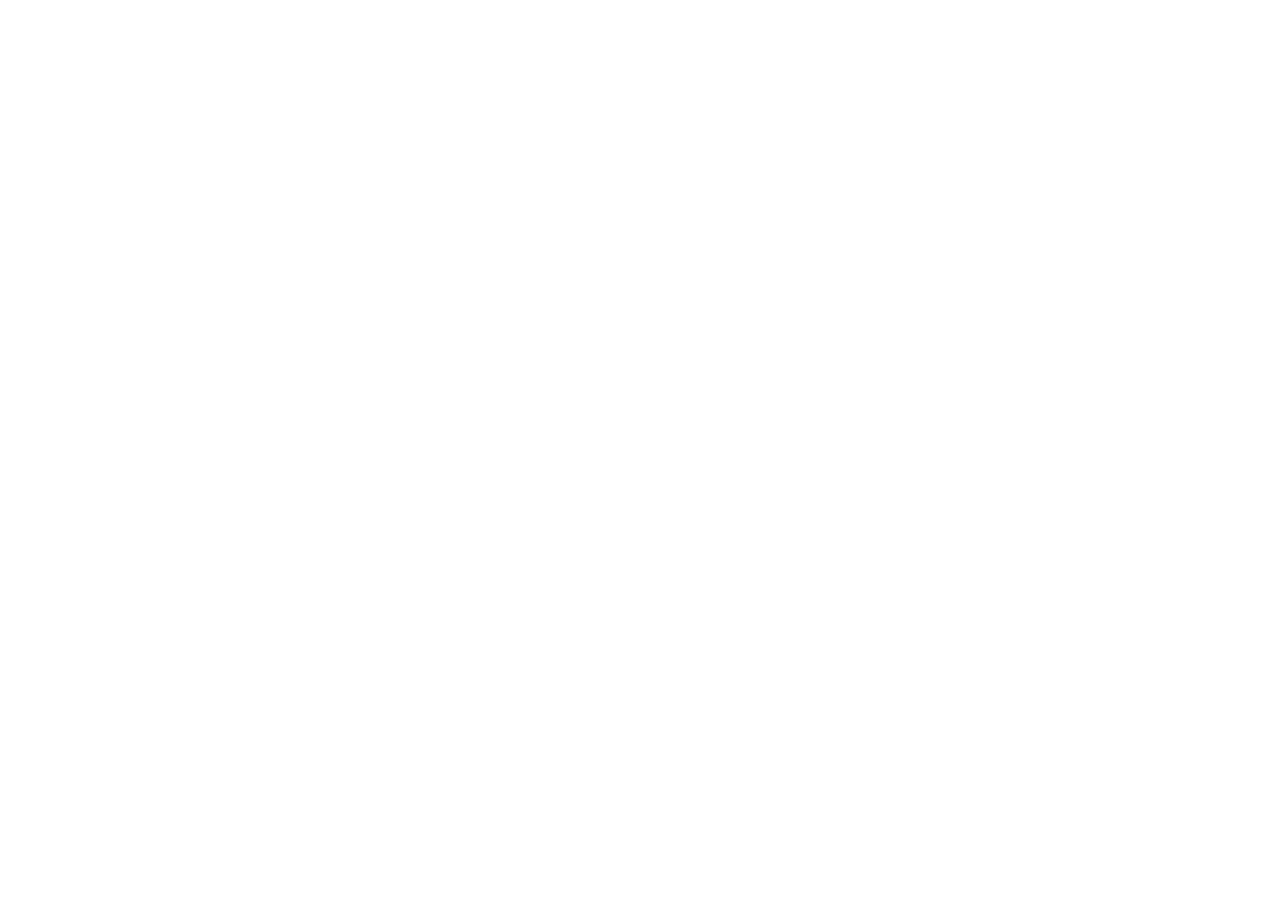
==== index.html @ ad6816b8 "初始化大事件" ====
<!DOCTYPE html>
<html lang="en">

<head>
    <meta charset="UTF-8">
    <meta http-equiv="X-UA-Compatible" content="IE=edge">
    <meta name="viewport" content="width=device-width, initial-scale=1.0">
    <title>Document</title>
</head>

<body>

</body>

</html>
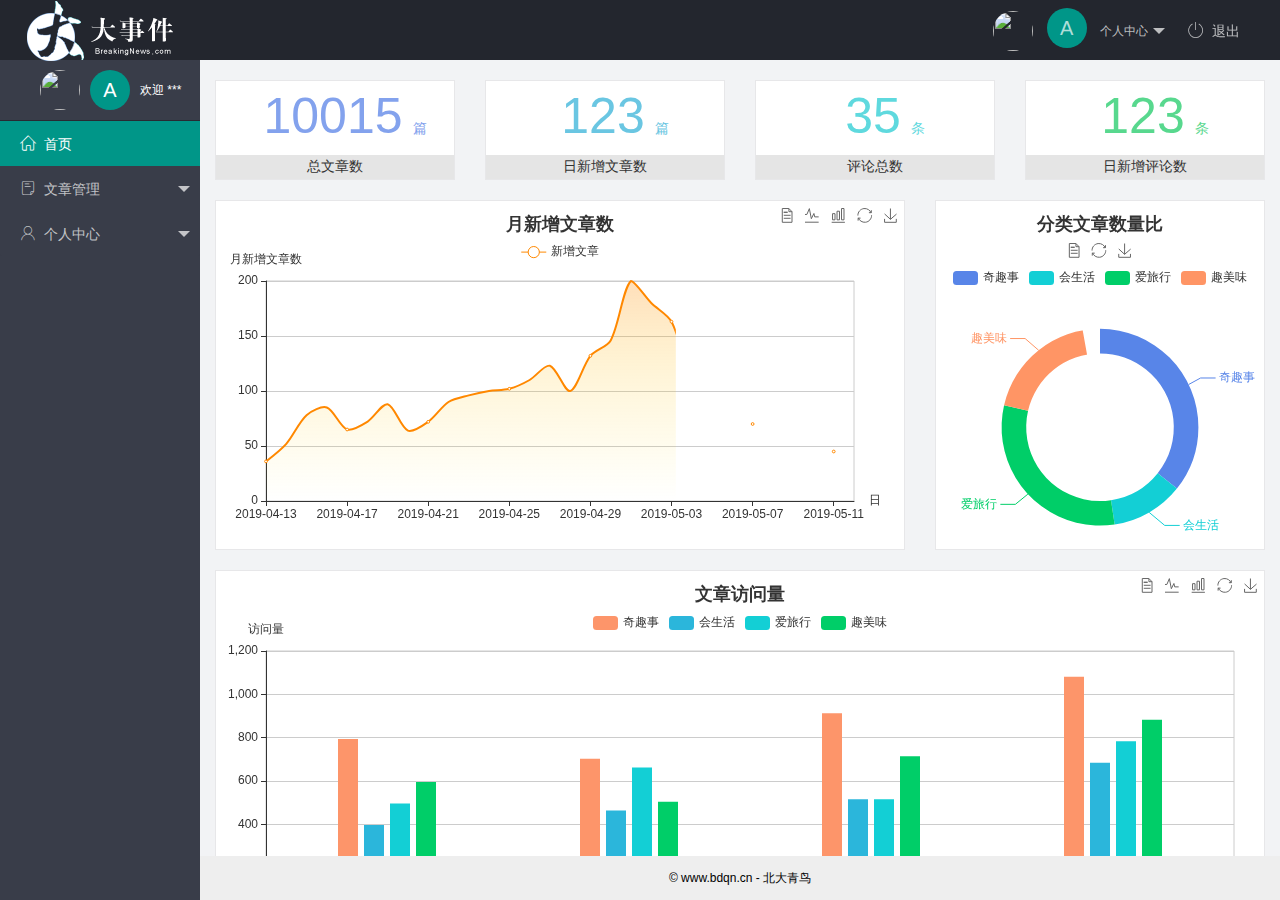
==== commit 2867e53d: "完成了主页功能的开发" ====
--- a/index.html
+++ b/index.html
@@ -2,14 +2,104 @@
 <html lang="en">
 
 <head>
-    <meta charset="UTF-8">
-    <meta http-equiv="X-UA-Compatible" content="IE=edge">
-    <meta name="viewport" content="width=device-width, initial-scale=1.0">
-    <title>Document</title>
+    <meta charset="UTF-8" />
+    <meta name="viewport" content="width=device-width, initial-scale=1.0" />
+    <title>后台主页</title>
+    <!-- 导入 layui 样式表 -->
+    <link rel="stylesheet" href="./assets/lib/layui/css/layui.css">
+    <!-- 导入第三方图标库 -->
+    <link rel="stylesheet" href="./assets/fonts/iconfont.css">
+    <!-- 导入自己的样式表 -->
+    <link rel="stylesheet" href="./assets/css/index.css">
 </head>
 
-<body>
+<body class="layui-layout-body">
+    <div class="layui-layout layui-layout-admin">
+        <div class="layui-header">
+            <div class="layui-logo">
+                <img src="./assets/images/logo.png" alt="" />
+            </div>
+            <!-- 头部区域（可配合layui已有的水平导航） -->
+            <ul class="layui-nav layui-layout-right">
+                <li class="layui-nav-item">
+                    <a href="javascript:;" class="userinfo">
+                        <img src="http://t.cn/RCzsdCq" class="layui-nav-img" />
+                        <span class="text-avatar">A</span> 个人中心
+                    </a>
+                    <dl class="layui-nav-child">
+                        <dd><a href="">基本资料</a></dd>
+                        <dd><a href="">更换头像</a></dd>
+                        <dd><a href="">重置密码</a></dd>
+                    </dl>
+                </li>
+                <li class="layui-nav-item">
+                    <a href="javascript:;" id="btnogout"><span class="iconfont icon-tuichu"></span>退出</a>
+                </li>
+            </ul>
+        </div>
 
+        <div class="layui-side layui-bg-black">
+            <div class="layui-side-scroll">
+                <div class="userinfo">
+                    <img src="http://t.cn/RCzsdCq" class="layui-nav-img" />
+                    <span class="text-avatar">A</span>
+                    <span id="welcome">欢迎 ***</span>
+                </div>
+                <!-- 左侧导航区域（可配合layui已有的垂直导航） -->
+                <ul class="layui-nav layui-nav-tree" lay-shrink="all">
+                    <li class="layui-nav-item layui-this">
+                        <a href="./home/dashboard.html" target="fm"><span class="iconfont icon-home"></span>首页</a>
+                    </li>
+                    <li class="layui-nav-item">
+                        <a class="" href="javascript:;"><span class="iconfont icon-16"></span>文章管理</a>
+                        <dl class="layui-nav-child">
+                            <dd>
+                                <a href="javascript:;"><i class="layui-icon layui-icon-app"></i>文章类别</a>
+                            </dd>
+                            <dd>
+                                <a href="javascript:;"><i class="layui-icon layui-icon-app"></i>文章列表</a>
+                            </dd>
+                            <dd>
+                                <a href="javascript:;"><i class="layui-icon layui-icon-app"></i>发布文章</a>
+                            </dd>
+                        </dl>
+                    </li>
+                    <li class="layui-nav-item">
+                        <a href="javascript:;"><span class="iconfont icon-user"></span>个人中心</a>
+                        <dl class="layui-nav-child">
+                            <dd>
+                                <a href="javascript:;"><i class="layui-icon layui-icon-app"></i>基本资料</a>
+                            </dd>
+                            <dd>
+                                <a href="javascript:;"><i class="layui-icon layui-icon-app"></i>更换头像</a>
+                            </dd>
+                            <dd>
+                                <a href="javascript:;"><i class="layui-icon layui-icon-app"></i>重置密码</a>
+                            </dd>
+                        </dl>
+                    </li>
+                </ul>
+            </div>
+        </div>
+
+        <div class="layui-body">
+            <!-- 内容主体区域 -->
+            <iframe name="fm" src="./home/dashboard.html" frameborder="0"></iframe>
+        </div>
+
+        <div class="layui-footer">
+            <!-- 底部固定区域 -->
+            © www.bdqn.cn - 北大青鸟
+        </div>
+    </div>
+    <!-- 导入 layui 的JS文件 -->
+    <script src="./assets/lib/layui/layui.all.js"></script>
+    <!-- 导入JQueryy -->
+    <script src="./assets/lib/jquery.js"></script>
+    <!-- 导入自己封装的 baseAPI.js -->
+    <script src="./assets/js/baseAPI.js"></script>
+    <!-- 导入自己的 js 文件 -->
+    <script src="./assets/js/index.js"></script>
 </body>
 
 </html>--- a/assets/lib/layui/css/layui.css
+++ b/assets/lib/layui/css/layui.css
@@ -0,0 +1,2 @@
+/** layui-v2.5.5 MIT License By https://www.layui.com */
+ .layui-inline,img{display:inline-block;vertical-align:middle}h1,h2,h3,h4,h5,h6{font-weight:400}.layui-edge,.layui-header,.layui-inline,.layui-main{position:relative}.layui-body,.layui-edge,.layui-elip{overflow:hidden}.layui-btn,.layui-edge,.layui-inline,img{vertical-align:middle}.layui-btn,.layui-disabled,.layui-icon,.layui-unselect{-moz-user-select:none;-webkit-user-select:none;-ms-user-select:none}.layui-elip,.layui-form-checkbox span,.layui-form-pane .layui-form-label{text-overflow:ellipsis;white-space:nowrap}.layui-breadcrumb,.layui-tree-btnGroup{visibility:hidden}blockquote,body,button,dd,div,dl,dt,form,h1,h2,h3,h4,h5,h6,input,li,ol,p,pre,td,textarea,th,ul{margin:0;padding:0;-webkit-tap-highlight-color:rgba(0,0,0,0)}a:active,a:hover{outline:0}img{border:none}li{list-style:none}table{border-collapse:collapse;border-spacing:0}h4,h5,h6{font-size:100%}button,input,optgroup,option,select,textarea{font-family:inherit;font-size:inherit;font-style:inherit;font-weight:inherit;outline:0}pre{white-space:pre-wrap;white-space:-moz-pre-wrap;white-space:-pre-wrap;white-space:-o-pre-wrap;word-wrap:break-word}body{line-height:24px;font:14px Helvetica Neue,Helvetica,PingFang SC,Tahoma,Arial,sans-serif}hr{height:1px;margin:10px 0;border:0;clear:both}a{color:#333;text-decoration:none}a:hover{color:#777}a cite{font-style:normal;*cursor:pointer}.layui-border-box,.layui-border-box *{box-sizing:border-box}.layui-box,.layui-box *{box-sizing:content-box}.layui-clear{clear:both;*zoom:1}.layui-clear:after{content:'\20';clear:both;*zoom:1;display:block;height:0}.layui-inline{*display:inline;*zoom:1}.layui-edge{display:inline-block;width:0;height:0;border-width:6px;border-style:dashed;border-color:transparent}.layui-edge-top{top:-4px;border-bottom-color:#999;border-bottom-style:solid}.layui-edge-right{border-left-color:#999;border-left-style:solid}.layui-edge-bottom{top:2px;border-top-color:#999;border-top-style:solid}.layui-edge-left{border-right-color:#999;border-right-style:solid}.layui-disabled,.layui-disabled:hover{color:#d2d2d2!important;cursor:not-allowed!important}.layui-circle{border-radius:100%}.layui-show{display:block!important}.layui-hide{display:none!important}@font-face{font-family:layui-icon;src:url(../font/iconfont.eot?v=250);src:url(../font/iconfont.eot?v=250#iefix) format('embedded-opentype'),url(../font/iconfont.woff2?v=250) format('woff2'),url(../font/iconfont.woff?v=250) format('woff'),url(../font/iconfont.ttf?v=250) format('truetype'),url(../font/iconfont.svg?v=250#layui-icon) format('svg')}.layui-icon{font-family:layui-icon!important;font-size:16px;font-style:normal;-webkit-font-smoothing:antialiased;-moz-osx-font-smoothing:grayscale}.layui-icon-reply-fill:before{content:"\e611"}.layui-icon-set-fill:before{content:"\e614"}.layui-icon-menu-fill:before{content:"\e60f"}.layui-icon-search:before{content:"\e615"}.layui-icon-share:before{content:"\e641"}.layui-icon-set-sm:before{content:"\e620"}.layui-icon-engine:before{content:"\e628"}.layui-icon-close:before{content:"\1006"}.layui-icon-close-fill:before{content:"\1007"}.layui-icon-chart-screen:before{content:"\e629"}.layui-icon-star:before{content:"\e600"}.layui-icon-circle-dot:before{content:"\e617"}.layui-icon-chat:before{content:"\e606"}.layui-icon-release:before{content:"\e609"}.layui-icon-list:before{content:"\e60a"}.layui-icon-chart:before{content:"\e62c"}.layui-icon-ok-circle:before{content:"\1005"}.layui-icon-layim-theme:before{content:"\e61b"}.layui-icon-table:before{content:"\e62d"}.layui-icon-right:before{content:"\e602"}.layui-icon-left:before{content:"\e603"}.layui-icon-cart-simple:before{content:"\e698"}.layui-icon-face-cry:before{content:"\e69c"}.layui-icon-face-smile:before{content:"\e6af"}.layui-icon-survey:before{content:"\e6b2"}.layui-icon-tree:before{content:"\e62e"}.layui-icon-upload-circle:before{content:"\e62f"}.layui-icon-add-circle:before{content:"\e61f"}.layui-icon-download-circle:before{content:"\e601"}.layui-icon-templeate-1:before{content:"\e630"}.layui-icon-util:before{content:"\e631"}.layui-icon-face-surprised:before{content:"\e664"}.layui-icon-edit:before{content:"\e642"}.layui-icon-speaker:before{content:"\e645"}.layui-icon-down:before{content:"\e61a"}.layui-icon-file:before{content:"\e621"}.layui-icon-layouts:before{content:"\e632"}.layui-icon-rate-half:before{content:"\e6c9"}.layui-icon-add-circle-fine:before{content:"\e608"}.layui-icon-prev-circle:before{content:"\e633"}.layui-icon-read:before{content:"\e705"}.layui-icon-404:before{content:"\e61c"}.layui-icon-carousel:before{content:"\e634"}.layui-icon-help:before{content:"\e607"}.layui-icon-code-circle:before{content:"\e635"}.layui-icon-water:before{content:"\e636"}.layui-icon-username:before{content:"\e66f"}.layui-icon-find-fill:before{content:"\e670"}.layui-icon-about:before{content:"\e60b"}.layui-icon-location:before{content:"\e715"}.layui-icon-up:before{content:"\e619"}.layui-icon-pause:before{content:"\e651"}.layui-icon-date:before{content:"\e637"}.layui-icon-layim-uploadfile:before{content:"\e61d"}.layui-icon-delete:before{content:"\e640"}.layui-icon-play:before{content:"\e652"}.layui-icon-top:before{content:"\e604"}.layui-icon-friends:before{content:"\e612"}.layui-icon-refresh-3:before{content:"\e9aa"}.layui-icon-ok:before{content:"\e605"}.layui-icon-layer:before{content:"\e638"}.layui-icon-face-smile-fine:before{content:"\e60c"}.layui-icon-dollar:before{content:"\e659"}.layui-icon-group:before{content:"\e613"}.layui-icon-layim-download:before{content:"\e61e"}.layui-icon-picture-fine:before{content:"\e60d"}.layui-icon-link:before{content:"\e64c"}.layui-icon-diamond:before{content:"\e735"}.layui-icon-log:before{content:"\e60e"}.layui-icon-rate-solid:before{content:"\e67a"}.layui-icon-fonts-del:before{content:"\e64f"}.layui-icon-unlink:before{content:"\e64d"}.layui-icon-fonts-clear:before{content:"\e639"}.layui-icon-triangle-r:before{content:"\e623"}.layui-icon-circle:before{content:"\e63f"}.layui-icon-radio:before{content:"\e643"}.layui-icon-align-center:before{content:"\e647"}.layui-icon-align-right:before{content:"\e648"}.layui-icon-align-left:before{content:"\e649"}.layui-icon-loading-1:before{content:"\e63e"}.layui-icon-return:before{content:"\e65c"}.layui-icon-fonts-strong:before{content:"\e62b"}.layui-icon-upload:before{content:"\e67c"}.layui-icon-dialogue:before{content:"\e63a"}.layui-icon-video:before{content:"\e6ed"}.layui-icon-headset:before{content:"\e6fc"}.layui-icon-cellphone-fine:before{content:"\e63b"}.layui-icon-add-1:before{content:"\e654"}.layui-icon-face-smile-b:before{content:"\e650"}.layui-icon-fonts-html:before{content:"\e64b"}.layui-icon-form:before{content:"\e63c"}.layui-icon-cart:before{content:"\e657"}.layui-icon-camera-fill:before{content:"\e65d"}.layui-icon-tabs:before{content:"\e62a"}.layui-icon-fonts-code:before{content:"\e64e"}.layui-icon-fire:before{content:"\e756"}.layui-icon-set:before{content:"\e716"}.layui-icon-fonts-u:before{content:"\e646"}.layui-icon-triangle-d:before{content:"\e625"}.layui-icon-tips:before{content:"\e702"}.layui-icon-picture:before{content:"\e64a"}.layui-icon-more-vertical:before{content:"\e671"}.layui-icon-flag:before{content:"\e66c"}.layui-icon-loading:before{content:"\e63d"}.layui-icon-fonts-i:before{content:"\e644"}.layui-icon-refresh-1:before{content:"\e666"}.layui-icon-rmb:before{content:"\e65e"}.layui-icon-home:before{content:"\e68e"}.layui-icon-user:before{content:"\e770"}.layui-icon-notice:before{content:"\e667"}.layui-icon-login-weibo:before{content:"\e675"}.layui-icon-voice:before{content:"\e688"}.layui-icon-upload-drag:before{content:"\e681"}.layui-icon-login-qq:before{content:"\e676"}.layui-icon-snowflake:before{content:"\e6b1"}.layui-icon-file-b:before{content:"\e655"}.layui-icon-template:before{content:"\e663"}.layui-icon-auz:before{content:"\e672"}.layui-icon-console:before{content:"\e665"}.layui-icon-app:before{content:"\e653"}.layui-icon-prev:before{content:"\e65a"}.layui-icon-website:before{content:"\e7ae"}.layui-icon-next:before{content:"\e65b"}.layui-icon-component:before{content:"\e857"}.layui-icon-more:before{content:"\e65f"}.layui-icon-login-wechat:before{content:"\e677"}.layui-icon-shrink-right:before{content:"\e668"}.layui-icon-spread-left:before{content:"\e66b"}.layui-icon-camera:before{content:"\e660"}.layui-icon-note:before{content:"\e66e"}.layui-icon-refresh:before{content:"\e669"}.layui-icon-female:before{content:"\e661"}.layui-icon-male:before{content:"\e662"}.layui-icon-password:before{content:"\e673"}.layui-icon-senior:before{content:"\e674"}.layui-icon-theme:before{content:"\e66a"}.layui-icon-tread:before{content:"\e6c5"}.layui-icon-praise:before{content:"\e6c6"}.layui-icon-star-fill:before{content:"\e658"}.layui-icon-rate:before{content:"\e67b"}.layui-icon-template-1:before{content:"\e656"}.layui-icon-vercode:before{content:"\e679"}.layui-icon-cellphone:before{content:"\e678"}.layui-icon-screen-full:before{content:"\e622"}.layui-icon-screen-restore:before{content:"\e758"}.layui-icon-cols:before{content:"\e610"}.layui-icon-export:before{content:"\e67d"}.layui-icon-print:before{content:"\e66d"}.layui-icon-slider:before{content:"\e714"}.layui-icon-addition:before{content:"\e624"}.layui-icon-subtraction:before{content:"\e67e"}.layui-icon-service:before{content:"\e626"}.layui-icon-transfer:before{content:"\e691"}.layui-main{width:1140px;margin:0 auto}.layui-header{z-index:1000;height:60px}.layui-header a:hover{transition:all .5s;-webkit-transition:all .5s}.layui-side{position:fixed;left:0;top:0;bottom:0;z-index:999;width:200px;overflow-x:hidden}.layui-side-scroll{position:relative;width:220px;height:100%;overflow-x:hidden}.layui-body{position:absolute;left:200px;right:0;top:0;bottom:0;z-index:998;width:auto;overflow-y:auto;box-sizing:border-box}.layui-layout-body{overflow:hidden}.layui-layout-admin .layui-header{background-color:#23262E}.layui-layout-admin .layui-side{top:60px;width:200px;overflow-x:hidden}.layui-layout-admin .layui-body{position:fixed;top:60px;bottom:44px}.layui-layout-admin .layui-main{width:auto;margin:0 15px}.layui-layout-admin .layui-footer{position:fixed;left:200px;right:0;bottom:0;height:44px;line-height:44px;padding:0 15px;background-color:#eee}.layui-layout-admin .layui-logo{position:absolute;left:0;top:0;width:200px;height:100%;line-height:60px;text-align:center;color:#009688;font-size:16px}.layui-layout-admin .layui-header .layui-nav{background:0 0}.layui-layout-left{position:absolute!important;left:200px;top:0}.layui-layout-right{position:absolute!important;right:0;top:0}.layui-container{position:relative;margin:0 auto;padding:0 15px;box-sizing:border-box}.layui-fluid{position:relative;margin:0 auto;padding:0 15px}.layui-row:after,.layui-row:before{content:'';display:block;clear:both}.layui-col-lg1,.layui-col-lg10,.layui-col-lg11,.layui-col-lg12,.layui-col-lg2,.layui-col-lg3,.layui-col-lg4,.layui-col-lg5,.layui-col-lg6,.layui-col-lg7,.layui-col-lg8,.layui-col-lg9,.layui-col-md1,.layui-col-md10,.layui-col-md11,.layui-col-md12,.layui-col-md2,.layui-col-md3,.layui-col-md4,.layui-col-md5,.layui-col-md6,.layui-col-md7,.layui-col-md8,.layui-col-md9,.layui-col-sm1,.layui-col-sm10,.layui-col-sm11,.layui-col-sm12,.layui-col-sm2,.layui-col-sm3,.layui-col-sm4,.layui-col-sm5,.layui-col-sm6,.layui-col-sm7,.layui-col-sm8,.layui-col-sm9,.layui-col-xs1,.layui-col-xs10,.layui-col-xs11,.layui-col-xs12,.layui-col-xs2,.layui-col-xs3,.layui-col-xs4,.layui-col-xs5,.layui-col-xs6,.layui-col-xs7,.layui-col-xs8,.layui-col-xs9{position:relative;display:block;box-sizing:border-box}.layui-col-xs1,.layui-col-xs10,.layui-col-xs11,.layui-col-xs12,.layui-col-xs2,.layui-col-xs3,.layui-col-xs4,.layui-col-xs5,.layui-col-xs6,.layui-col-xs7,.layui-col-xs8,.layui-col-xs9{float:left}.layui-col-xs1{width:8.33333333%}.layui-col-xs2{width:16.66666667%}.layui-col-xs3{width:25%}.layui-col-xs4{width:33.33333333%}.layui-col-xs5{width:41.66666667%}.layui-col-xs6{width:50%}.layui-col-xs7{width:58.33333333%}.layui-col-xs8{width:66.66666667%}.layui-col-xs9{width:75%}.layui-col-xs10{width:83.33333333%}.layui-col-xs11{width:91.66666667%}.layui-col-xs12{width:100%}.layui-col-xs-offset1{margin-left:8.33333333%}.layui-col-xs-offset2{margin-left:16.66666667%}.layui-col-xs-offset3{margin-left:25%}.layui-col-xs-offset4{margin-left:33.33333333%}.layui-col-xs-offset5{margin-left:41.66666667%}.layui-col-xs-offset6{margin-left:50%}.layui-col-xs-offset7{margin-left:58.33333333%}.layui-col-xs-offset8{margin-left:66.66666667%}.layui-col-xs-offset9{margin-left:75%}.layui-col-xs-offset10{margin-left:83.33333333%}.layui-col-xs-offset11{margin-left:91.66666667%}.layui-col-xs-offset12{margin-left:100%}@media screen and (max-width:768px){.layui-hide-xs{display:none!important}.layui-show-xs-block{display:block!important}.layui-show-xs-inline{display:inline!important}.layui-show-xs-inline-block{display:inline-block!important}}@media screen and (min-width:768px){.layui-container{width:750px}.layui-hide-sm{display:none!important}.layui-show-sm-block{display:block!important}.layui-show-sm-inline{display:inline!important}.layui-show-sm-inline-block{display:inline-block!important}.layui-col-sm1,.layui-col-sm10,.layui-col-sm11,.layui-col-sm12,.layui-col-sm2,.layui-col-sm3,.layui-col-sm4,.layui-col-sm5,.layui-col-sm6,.layui-col-sm7,.layui-col-sm8,.layui-col-sm9{float:left}.layui-col-sm1{width:8.33333333%}.layui-col-sm2{width:16.66666667%}.layui-col-sm3{width:25%}.layui-col-sm4{width:33.33333333%}.layui-col-sm5{width:41.66666667%}.layui-col-sm6{width:50%}.layui-col-sm7{width:58.33333333%}.layui-col-sm8{width:66.66666667%}.layui-col-sm9{width:75%}.layui-col-sm10{width:83.33333333%}.layui-col-sm11{width:91.66666667%}.layui-col-sm12{width:100%}.layui-col-sm-offset1{margin-left:8.33333333%}.layui-col-sm-offset2{margin-left:16.66666667%}.layui-col-sm-offset3{margin-left:25%}.layui-col-sm-offset4{margin-left:33.33333333%}.layui-col-sm-offset5{margin-left:41.66666667%}.layui-col-sm-offset6{margin-left:50%}.layui-col-sm-offset7{margin-left:58.33333333%}.layui-col-sm-offset8{margin-left:66.66666667%}.layui-col-sm-offset9{margin-left:75%}.layui-col-sm-offset10{margin-left:83.33333333%}.layui-col-sm-offset11{margin-left:91.66666667%}.layui-col-sm-offset12{margin-left:100%}}@media screen and (min-width:992px){.layui-container{width:970px}.layui-hide-md{display:none!important}.layui-show-md-block{display:block!important}.layui-show-md-inline{display:inline!important}.layui-show-md-inline-block{display:inline-block!important}.layui-col-md1,.layui-col-md10,.layui-col-md11,.layui-col-md12,.layui-col-md2,.layui-col-md3,.layui-col-md4,.layui-col-md5,.layui-col-md6,.layui-col-md7,.layui-col-md8,.layui-col-md9{float:left}.layui-col-md1{width:8.33333333%}.layui-col-md2{width:16.66666667%}.layui-col-md3{width:25%}.layui-col-md4{width:33.33333333%}.layui-col-md5{width:41.66666667%}.layui-col-md6{width:50%}.layui-col-md7{width:58.33333333%}.layui-col-md8{width:66.66666667%}.layui-col-md9{width:75%}.layui-col-md10{width:83.33333333%}.layui-col-md11{width:91.66666667%}.layui-col-md12{width:100%}.layui-col-md-offset1{margin-left:8.33333333%}.layui-col-md-offset2{margin-left:16.66666667%}.layui-col-md-offset3{margin-left:25%}.layui-col-md-offset4{margin-left:33.33333333%}.layui-col-md-offset5{margin-left:41.66666667%}.layui-col-md-offset6{margin-left:50%}.layui-col-md-offset7{margin-left:58.33333333%}.layui-col-md-offset8{margin-left:66.66666667%}.layui-col-md-offset9{margin-left:75%}.layui-col-md-offset10{margin-left:83.33333333%}.layui-col-md-offset11{margin-left:91.66666667%}.layui-col-md-offset12{margin-left:100%}}@media screen and (min-width:1200px){.layui-container{width:1170px}.layui-hide-lg{display:none!important}.layui-show-lg-block{display:block!important}.layui-show-lg-inline{display:inline!important}.layui-show-lg-inline-block{display:inline-block!important}.layui-col-lg1,.layui-col-lg10,.layui-col-lg11,.layui-col-lg12,.layui-col-lg2,.layui-col-lg3,.layui-col-lg4,.layui-col-lg5,.layui-col-lg6,.layui-col-lg7,.layui-col-lg8,.layui-col-lg9{float:left}.layui-col-lg1{width:8.33333333%}.layui-col-lg2{width:16.66666667%}.layui-col-lg3{width:25%}.layui-col-lg4{width:33.33333333%}.layui-col-lg5{width:41.66666667%}.layui-col-lg6{width:50%}.layui-col-lg7{width:58.33333333%}.layui-col-lg8{width:66.66666667%}.layui-col-lg9{width:75%}.layui-col-lg10{width:83.33333333%}.layui-col-lg11{width:91.66666667%}.layui-col-lg12{width:100%}.layui-col-lg-offset1{margin-left:8.33333333%}.layui-col-lg-offset2{margin-left:16.66666667%}.layui-col-lg-offset3{margin-left:25%}.layui-col-lg-offset4{margin-left:33.33333333%}.layui-col-lg-offset5{margin-left:41.66666667%}.layui-col-lg-offset6{margin-left:50%}.layui-col-lg-offset7{margin-left:58.33333333%}.layui-col-lg-offset8{margin-left:66.66666667%}.layui-col-lg-offset9{margin-left:75%}.layui-col-lg-offset10{margin-left:83.33333333%}.layui-col-lg-offset11{margin-left:91.66666667%}.layui-col-lg-offset12{margin-left:100%}}.layui-col-space1{margin:-.5px}.layui-col-space1>*{padding:.5px}.layui-col-space3{margin:-1.5px}.layui-col-space3>*{padding:1.5px}.layui-col-space5{margin:-2.5px}.layui-col-space5>*{padding:2.5px}.layui-col-space8{margin:-3.5px}.layui-col-space8>*{padding:3.5px}.layui-col-space10{margin:-5px}.layui-col-space10>*{padding:5px}.layui-col-space12{margin:-6px}.layui-col-space12>*{padding:6px}.layui-col-space15{margin:-7.5px}.layui-col-space15>*{padding:7.5px}.layui-col-space18{margin:-9px}.layui-col-space18>*{padding:9px}.layui-col-space20{margin:-10px}.layui-col-space20>*{padding:10px}.layui-col-space22{margin:-11px}.layui-col-space22>*{padding:11px}.layui-col-space25{margin:-12.5px}.layui-col-space25>*{padding:12.5px}.layui-col-space30{margin:-15px}.layui-col-space30>*{padding:15px}.layui-btn,.layui-input,.layui-select,.layui-textarea,.layui-upload-button{outline:0;-webkit-appearance:none;transition:all .3s;-webkit-transition:all .3s;box-sizing:border-box}.layui-elem-quote{margin-bottom:10px;padding:15px;line-height:22px;border-left:5px solid #009688;border-radius:0 2px 2px 0;background-color:#f2f2f2}.layui-quote-nm{border-style:solid;border-width:1px 1px 1px 5px;background:0 0}.layui-elem-field{margin-bottom:10px;padding:0;border-width:1px;border-style:solid}.layui-elem-field legend{margin-left:20px;padding:0 10px;font-size:20px;font-weight:300}.layui-field-title{margin:10px 0 20px;border-width:1px 0 0}.layui-field-box{padding:10px 15px}.layui-field-title .layui-field-box{padding:10px 0}.layui-progress{position:relative;height:6px;border-radius:20px;background-color:#e2e2e2}.layui-progress-bar{position:absolute;left:0;top:0;width:0;max-width:100%;height:6px;border-radius:20px;text-align:right;background-color:#5FB878;transition:all .3s;-webkit-transition:all .3s}.layui-progress-big,.layui-progress-big .layui-progress-bar{height:18px;line-height:18px}.layui-progress-text{position:relative;top:-20px;line-height:18px;font-size:12px;color:#666}.layui-progress-big .layui-progress-text{position:static;padding:0 10px;color:#fff}.layui-collapse{border-width:1px;border-style:solid;border-radius:2px}.layui-colla-content,.layui-colla-item{border-top-width:1px;border-top-style:solid}.layui-colla-item:first-child{border-top:none}.layui-colla-title{position:relative;height:42px;line-height:42px;padding:0 15px 0 35px;color:#333;background-color:#f2f2f2;cursor:pointer;font-size:14px;overflow:hidden}.layui-colla-content{display:none;padding:10px 15px;line-height:22px;color:#666}.layui-colla-icon{position:absolute;left:15px;top:0;font-size:14px}.layui-card{margin-bottom:15px;border-radius:2px;background-color:#fff;box-shadow:0 1px 2px 0 rgba(0,0,0,.05)}.layui-card:last-child{margin-bottom:0}.layui-card-header{position:relative;height:42px;line-height:42px;padding:0 15px;border-bottom:1px solid #f6f6f6;color:#333;border-radius:2px 2px 0 0;font-size:14px}.layui-bg-black,.layui-bg-blue,.layui-bg-cyan,.layui-bg-green,.layui-bg-orange,.layui-bg-red{color:#fff!important}.layui-card-body{position:relative;padding:10px 15px;line-height:24px}.layui-card-body[pad15]{padding:15px}.layui-card-body[pad20]{padding:20px}.layui-card-body .layui-table{margin:5px 0}.layui-card .layui-tab{margin:0}.layui-panel-window{position:relative;padding:15px;border-radius:0;border-top:5px solid #E6E6E6;background-color:#fff}.layui-auxiliar-moving{position:fixed;left:0;right:0;top:0;bottom:0;width:100%;height:100%;background:0 0;z-index:9999999999}.layui-form-label,.layui-form-mid,.layui-form-select,.layui-input-block,.layui-input-inline,.layui-textarea{position:relative}.layui-bg-red{background-color:#FF5722!important}.layui-bg-orange{background-color:#FFB800!important}.layui-bg-green{background-color:#009688!important}.layui-bg-cyan{background-color:#2F4056!important}.layui-bg-blue{background-color:#1E9FFF!important}.layui-bg-black{background-color:#393D49!important}.layui-bg-gray{background-color:#eee!important;color:#666!important}.layui-badge-rim,.layui-colla-content,.layui-colla-item,.layui-collapse,.layui-elem-field,.layui-form-pane .layui-form-item[pane],.layui-form-pane .layui-form-label,.layui-input,.layui-layedit,.layui-layedit-tool,.layui-quote-nm,.layui-select,.layui-tab-bar,.layui-tab-card,.layui-tab-title,.layui-tab-title .layui-this:after,.layui-textarea{border-color:#e6e6e6}.layui-timeline-item:before,hr{background-color:#e6e6e6}.layui-text{line-height:22px;font-size:14px;color:#666}.layui-text h1,.layui-text h2,.layui-text h3{font-weight:500;color:#333}.layui-text h1{font-size:30px}.layui-text h2{font-size:24px}.layui-text h3{font-size:18px}.layui-text a:not(.layui-btn){color:#01AAED}.layui-text a:not(.layui-btn):hover{text-decoration:underline}.layui-text ul{padding:5px 0 5px 15px}.layui-text ul li{margin-top:5px;list-style-type:disc}.layui-text em,.layui-word-aux{color:#999!important;padding:0 5px!important}.layui-btn{display:inline-block;height:38px;line-height:38px;padding:0 18px;background-color:#009688;color:#fff;white-space:nowrap;text-align:center;font-size:14px;border:none;border-radius:2px;cursor:pointer}.layui-btn:hover{opacity:.8;filter:alpha(opacity=80);color:#fff}.layui-btn:active{opacity:1;filter:alpha(opacity=100)}.layui-btn+.layui-btn{margin-left:10px}.layui-btn-container{font-size:0}.layui-btn-container .layui-btn{margin-right:10px;margin-bottom:10px}.layui-btn-container .layui-btn+.layui-btn{margin-left:0}.layui-table .layui-btn-container .layui-btn{margin-bottom:9px}.layui-btn-radius{border-radius:100px}.layui-btn .layui-icon{margin-right:3px;font-size:18px;vertical-align:bottom;vertical-align:middle\9}.layui-btn-primary{border:1px solid #C9C9C9;background-color:#fff;color:#555}.layui-btn-primary:hover{border-color:#009688;color:#333}.layui-btn-normal{background-color:#1E9FFF}.layui-btn-warm{background-color:#FFB800}.layui-btn-danger{background-color:#FF5722}.layui-btn-checked{background-color:#5FB878}.layui-btn-disabled,.layui-btn-disabled:active,.layui-btn-disabled:hover{border:1px solid #e6e6e6;background-color:#FBFBFB;color:#C9C9C9;cursor:not-allowed;opacity:1}.layui-btn-lg{height:44px;line-height:44px;padding:0 25px;font-size:16px}.layui-btn-sm{height:30px;line-height:30px;padding:0 10px;font-size:12px}.layui-btn-sm i{font-size:16px!important}.layui-btn-xs{height:22px;line-height:22px;padding:0 5px;font-size:12px}.layui-btn-xs i{font-size:14px!important}.layui-btn-group{display:inline-block;vertical-align:middle;font-size:0}.layui-btn-group .layui-btn{margin-left:0!important;margin-right:0!important;border-left:1px solid rgba(255,255,255,.5);border-radius:0}.layui-btn-group .layui-btn-primary{border-left:none}.layui-btn-group .layui-btn-primary:hover{border-color:#C9C9C9;color:#009688}.layui-btn-group .layui-btn:first-child{border-left:none;border-radius:2px 0 0 2px}.layui-btn-group .layui-btn-primary:first-child{border-left:1px solid #c9c9c9}.layui-btn-group .layui-btn:last-child{border-radius:0 2px 2px 0}.layui-btn-group .layui-btn+.layui-btn{margin-left:0}.layui-btn-group+.layui-btn-group{margin-left:10px}.layui-btn-fluid{width:100%}.layui-input,.layui-select,.layui-textarea{height:38px;line-height:1.3;line-height:38px\9;border-width:1px;border-style:solid;background-color:#fff;border-radius:2px}.layui-input::-webkit-input-placeholder,.layui-select::-webkit-input-placeholder,.layui-textarea::-webkit-input-placeholder{line-height:1.3}.layui-input,.layui-textarea{display:block;width:100%;padding-left:10px}.layui-input:hover,.layui-textarea:hover{border-color:#D2D2D2!important}.layui-input:focus,.layui-textarea:focus{border-color:#C9C9C9!important}.layui-textarea{min-height:100px;height:auto;line-height:20px;padding:6px 10px;resize:vertical}.layui-select{padding:0 10px}.layui-form input[type=checkbox],.layui-form input[type=radio],.layui-form select{display:none}.layui-form [lay-ignore]{display:initial}.layui-form-item{margin-bottom:15px;clear:both;*zoom:1}.layui-form-item:after{content:'\20';clear:both;*zoom:1;display:block;height:0}.layui-form-label{float:left;display:block;padding:9px 15px;width:80px;font-weight:400;line-height:20px;text-align:right}.layui-form-label-col{display:block;float:none;padding:9px 0;line-height:20px;text-align:left}.layui-form-item .layui-inline{margin-bottom:5px;margin-right:10px}.layui-input-block{margin-left:110px;min-height:36px}.layui-input-inline{display:inline-block;vertical-align:middle}.layui-form-item .layui-input-inline{float:left;width:190px;margin-right:10px}.layui-form-text .layui-input-inline{width:auto}.layui-form-mid{float:left;display:block;padding:9px 0!important;line-height:20px;margin-right:10px}.layui-form-danger+.layui-form-select .layui-input,.layui-form-danger:focus{border-color:#FF5722!important}.layui-form-select .layui-input{padding-right:30px;cursor:pointer}.layui-form-select .layui-edge{position:absolute;right:10px;top:50%;margin-top:-3px;cursor:pointer;border-width:6px;border-top-color:#c2c2c2;border-top-style:solid;transition:all .3s;-webkit-transition:all .3s}.layui-form-select dl{display:none;position:absolute;left:0;top:42px;padding:5px 0;z-index:899;min-width:100%;border:1px solid #d2d2d2;max-height:300px;overflow-y:auto;background-color:#fff;border-radius:2px;box-shadow:0 2px 4px rgba(0,0,0,.12);box-sizing:border-box}.layui-form-select dl dd,.layui-form-select dl dt{padding:0 10px;line-height:36px;white-space:nowrap;overflow:hidden;text-overflow:ellipsis}.layui-form-select dl dt{font-size:12px;color:#999}.layui-form-select dl dd{cursor:pointer}.layui-form-select dl dd:hover{background-color:#f2f2f2;-webkit-transition:.5s all;transition:.5s all}.layui-form-select .layui-select-group dd{padding-left:20px}.layui-form-select dl dd.layui-select-tips{padding-left:10px!important;color:#999}.layui-form-select dl dd.layui-this{background-color:#5FB878;color:#fff}.layui-form-checkbox,.layui-form-select dl dd.layui-disabled{background-color:#fff}.layui-form-selected dl{display:block}.layui-form-checkbox,.layui-form-checkbox *,.layui-form-switch{display:inline-block;vertical-align:middle}.layui-form-selected .layui-edge{margin-top:-9px;-webkit-transform:rotate(180deg);transform:rotate(180deg);margin-top:-3px\9}:root .layui-form-selected .layui-edge{margin-top:-9px\0/IE9}.layui-form-selectup dl{top:auto;bottom:42px}.layui-select-none{margin:5px 0;text-align:center;color:#999}.layui-select-disabled .layui-disabled{border-color:#eee!important}.layui-select-disabled .layui-edge{border-top-color:#d2d2d2}.layui-form-checkbox{position:relative;height:30px;line-height:30px;margin-right:10px;padding-right:30px;cursor:pointer;font-size:0;-webkit-transition:.1s linear;transition:.1s linear;box-sizing:border-box}.layui-form-checkbox span{padding:0 10px;height:100%;font-size:14px;border-radius:2px 0 0 2px;background-color:#d2d2d2;color:#fff;overflow:hidden}.layui-form-checkbox:hover span{background-color:#c2c2c2}.layui-form-checkbox i{position:absolute;right:0;top:0;width:30px;height:28px;border:1px solid #d2d2d2;border-left:none;border-radius:0 2px 2px 0;color:#fff;font-size:20px;text-align:center}.layui-form-checkbox:hover i{border-color:#c2c2c2;color:#c2c2c2}.layui-form-checked,.layui-form-checked:hover{border-color:#5FB878}.layui-form-checked span,.layui-form-checked:hover span{background-color:#5FB878}.layui-form-checked i,.layui-form-checked:hover i{color:#5FB878}.layui-form-item .layui-form-checkbox{margin-top:4px}.layui-form-checkbox[lay-skin=primary]{height:auto!important;line-height:normal!important;min-width:18px;min-height:18px;border:none!important;margin-right:0;padding-left:28px;padding-right:0;background:0 0}.layui-form-checkbox[lay-skin=primary] span{padding-left:0;padding-right:15px;line-height:18px;background:0 0;color:#666}.layui-form-checkbox[lay-skin=primary] i{right:auto;left:0;width:16px;height:16px;line-height:16px;border:1px solid #d2d2d2;font-size:12px;border-radius:2px;background-color:#fff;-webkit-transition:.1s linear;transition:.1s linear}.layui-form-checkbox[lay-skin=primary]:hover i{border-color:#5FB878;color:#fff}.layui-form-checked[lay-skin=primary] i{border-color:#5FB878!important;background-color:#5FB878;color:#fff}.layui-checkbox-disbaled[lay-skin=primary] span{background:0 0!important;color:#c2c2c2}.layui-checkbox-disbaled[lay-skin=primary]:hover i{border-color:#d2d2d2}.layui-form-item .layui-form-checkbox[lay-skin=primary]{margin-top:10px}.layui-form-switch{position:relative;height:22px;line-height:22px;min-width:35px;padding:0 5px;margin-top:8px;border:1px solid #d2d2d2;border-radius:20px;cursor:pointer;background-color:#fff;-webkit-transition:.1s linear;transition:.1s linear}.layui-form-switch i{position:absolute;left:5px;top:3px;width:16px;height:16px;border-radius:20px;background-color:#d2d2d2;-webkit-transition:.1s linear;transition:.1s linear}.layui-form-switch em{position:relative;top:0;width:25px;margin-left:21px;padding:0!important;text-align:center!important;color:#999!important;font-style:normal!important;font-size:12px}.layui-form-onswitch{border-color:#5FB878;background-color:#5FB878}.layui-checkbox-disbaled,.layui-checkbox-disbaled i{border-color:#e2e2e2!important}.layui-form-onswitch i{left:100%;margin-left:-21px;background-color:#fff}.layui-form-onswitch em{margin-left:5px;margin-right:21px;color:#fff!important}.layui-checkbox-disbaled span{background-color:#e2e2e2!important}.layui-checkbox-disbaled:hover i{color:#fff!important}[lay-radio]{display:none}.layui-form-radio,.layui-form-radio *{display:inline-block;vertical-align:middle}.layui-form-radio{line-height:28px;margin:6px 10px 0 0;padding-right:10px;cursor:pointer;font-size:0}.layui-form-radio *{font-size:14px}.layui-form-radio>i{margin-right:8px;font-size:22px;color:#c2c2c2}.layui-form-radio>i:hover,.layui-form-radioed>i{color:#5FB878}.layui-radio-disbaled>i{color:#e2e2e2!important}.layui-form-pane .layui-form-label{width:110px;padding:8px 15px;height:38px;line-height:20px;border-width:1px;border-style:solid;border-radius:2px 0 0 2px;text-align:center;background-color:#FBFBFB;overflow:hidden;box-sizing:border-box}.layui-form-pane .layui-input-inline{margin-left:-1px}.layui-form-pane .layui-input-block{margin-left:110px;left:-1px}.layui-form-pane .layui-input{border-radius:0 2px 2px 0}.layui-form-pane .layui-form-text .layui-form-label{float:none;width:100%;border-radius:2px;box-sizing:border-box;text-align:left}.layui-form-pane .layui-form-text .layui-input-inline{display:block;margin:0;top:-1px;clear:both}.layui-form-pane .layui-form-text .layui-input-block{margin:0;left:0;top:-1px}.layui-form-pane .layui-form-text .layui-textarea{min-height:100px;border-radius:0 0 2px 2px}.layui-form-pane .layui-form-checkbox{margin:4px 0 4px 10px}.layui-form-pane .layui-form-radio,.layui-form-pane .layui-form-switch{margin-top:6px;margin-left:10px}.layui-form-pane .layui-form-item[pane]{position:relative;border-width:1px;border-style:solid}.layui-form-pane .layui-form-item[pane] .layui-form-label{position:absolute;left:0;top:0;height:100%;border-width:0 1px 0 0}.layui-form-pane .layui-form-item[pane] .layui-input-inline{margin-left:110px}@media screen and (max-width:450px){.layui-form-item .layui-form-label{text-overflow:ellipsis;overflow:hidden;white-space:nowrap}.layui-form-item .layui-inline{display:block;margin-right:0;margin-bottom:20px;clear:both}.layui-form-item .layui-inline:after{content:'\20';clear:both;display:block;height:0}.layui-form-item .layui-input-inline{display:block;float:none;left:-3px;width:auto;margin:0 0 10px 112px}.layui-form-item .layui-input-inline+.layui-form-mid{margin-left:110px;top:-5px;padding:0}.layui-form-item .layui-form-checkbox{margin-right:5px;margin-bottom:5px}}.layui-layedit{border-width:1px;border-style:solid;border-radius:2px}.layui-layedit-tool{padding:3px 5px;border-bottom-width:1px;border-bottom-style:solid;font-size:0}.layedit-tool-fixed{position:fixed;top:0;border-top:1px solid #e2e2e2}.layui-layedit-tool .layedit-tool-mid,.layui-layedit-tool .layui-icon{display:inline-block;vertical-align:middle;text-align:center;font-size:14px}.layui-layedit-tool .layui-icon{position:relative;width:32px;height:30px;line-height:30px;margin:3px 5px;color:#777;cursor:pointer;border-radius:2px}.layui-layedit-tool .layui-icon:hover{color:#393D49}.layui-layedit-tool .layui-icon:active{color:#000}.layui-layedit-tool .layedit-tool-active{background-color:#e2e2e2;color:#000}.layui-layedit-tool .layui-disabled,.layui-layedit-tool .layui-disabled:hover{color:#d2d2d2;cursor:not-allowed}.layui-layedit-tool .layedit-tool-mid{width:1px;height:18px;margin:0 10px;background-color:#d2d2d2}.layedit-tool-html{width:50px!important;font-size:30px!important}.layedit-tool-b,.layedit-tool-code,.layedit-tool-help{font-size:16px!important}.layedit-tool-d,.layedit-tool-face,.layedit-tool-image,.layedit-tool-unlink{font-size:18px!important}.layedit-tool-image input{position:absolute;font-size:0;left:0;top:0;width:100%;height:100%;opacity:.01;filter:Alpha(opacity=1);cursor:pointer}.layui-layedit-iframe iframe{display:block;width:100%}#LAY_layedit_code{overflow:hidden}.layui-laypage{display:inline-block;*display:inline;*zoom:1;vertical-align:middle;margin:10px 0;font-size:0}.layui-laypage>a:first-child,.layui-laypage>a:first-child em{border-radius:2px 0 0 2px}.layui-laypage>a:last-child,.layui-laypage>a:last-child em{border-radius:0 2px 2px 0}.layui-laypage>:first-child{margin-left:0!important}.layui-laypage>:last-child{margin-right:0!important}.layui-laypage a,.layui-laypage button,.layui-laypage input,.layui-laypage select,.layui-laypage span{border:1px solid #e2e2e2}.layui-laypage a,.layui-laypage span{display:inline-block;*display:inline;*zoom:1;vertical-align:middle;padding:0 15px;height:28px;line-height:28px;margin:0 -1px 5px 0;background-color:#fff;color:#333;font-size:12px}.layui-flow-more a *,.layui-laypage input,.layui-table-view select[lay-ignore]{display:inline-block}.layui-laypage a:hover{color:#009688}.layui-laypage em{font-style:normal}.layui-laypage .layui-laypage-spr{color:#999;font-weight:700}.layui-laypage a{text-decoration:none}.layui-laypage .layui-laypage-curr{position:relative}.layui-laypage .layui-laypage-curr em{position:relative;color:#fff}.layui-laypage .layui-laypage-curr .layui-laypage-em{position:absolute;left:-1px;top:-1px;padding:1px;width:100%;height:100%;background-color:#009688}.layui-laypage-em{border-radius:2px}.layui-laypage-next em,.layui-laypage-prev em{font-family:Sim sun;font-size:16px}.layui-laypage .layui-laypage-count,.layui-laypage .layui-laypage-limits,.layui-laypage .layui-laypage-refresh,.layui-laypage .layui-laypage-skip{margin-left:10px;margin-right:10px;padding:0;border:none}.layui-laypage .layui-laypage-limits,.layui-laypage .layui-laypage-refresh{vertical-align:top}.layui-laypage .layui-laypage-refresh i{font-size:18px;cursor:pointer}.layui-laypage select{height:22px;padding:3px;border-radius:2px;cursor:pointer}.layui-laypage .layui-laypage-skip{height:30px;line-height:30px;color:#999}.layui-laypage button,.layui-laypage input{height:30px;line-height:30px;border-radius:2px;vertical-align:top;background-color:#fff;box-sizing:border-box}.layui-laypage input{width:40px;margin:0 10px;padding:0 3px;text-align:center}.layui-laypage input:focus,.layui-laypage select:focus{border-color:#009688!important}.layui-laypage button{margin-left:10px;padding:0 10px;cursor:pointer}.layui-table,.layui-table-view{margin:10px 0}.layui-flow-more{margin:10px 0;text-align:center;color:#999;font-size:14px}.layui-flow-more a{height:32px;line-height:32px}.layui-flow-more a *{vertical-align:top}.layui-flow-more a cite{padding:0 20px;border-radius:3px;background-color:#eee;color:#333;font-style:normal}.layui-flow-more a cite:hover{opacity:.8}.layui-flow-more a i{font-size:30px;color:#737383}.layui-table{width:100%;background-color:#fff;color:#666}.layui-table tr{transition:all .3s;-webkit-transition:all .3s}.layui-table th{text-align:left;font-weight:400}.layui-table tbody tr:hover,.layui-table thead tr,.layui-table-click,.layui-table-header,.layui-table-hover,.layui-table-mend,.layui-table-patch,.layui-table-tool,.layui-table-total,.layui-table-total tr,.layui-table[lay-even] tr:nth-child(even){background-color:#f2f2f2}.layui-table td,.layui-table th,.layui-table-col-set,.layui-table-fixed-r,.layui-table-grid-down,.layui-table-header,.layui-table-page,.layui-table-tips-main,.layui-table-tool,.layui-table-total,.layui-table-view,.layui-table[lay-skin=line],.layui-table[lay-skin=row]{border-width:1px;border-style:solid;border-color:#e6e6e6}.layui-table td,.layui-table th{position:relative;padding:9px 15px;min-height:20px;line-height:20px;font-size:14px}.layui-table[lay-skin=line] td,.layui-table[lay-skin=line] th{border-width:0 0 1px}.layui-table[lay-skin=row] td,.layui-table[lay-skin=row] th{border-width:0 1px 0 0}.layui-table[lay-skin=nob] td,.layui-table[lay-skin=nob] th{border:none}.layui-table img{max-width:100px}.layui-table[lay-size=lg] td,.layui-table[lay-size=lg] th{padding:15px 30px}.layui-table-view .layui-table[lay-size=lg] .layui-table-cell{height:40px;line-height:40px}.layui-table[lay-size=sm] td,.layui-table[lay-size=sm] th{font-size:12px;padding:5px 10px}.layui-table-view .layui-table[lay-size=sm] .layui-table-cell{height:20px;line-height:20px}.layui-table[lay-data]{display:none}.layui-table-box{position:relative;overflow:hidden}.layui-table-view .layui-table{position:relative;width:auto;margin:0}.layui-table-view .layui-table[lay-skin=line]{border-width:0 1px 0 0}.layui-table-view .layui-table[lay-skin=row]{border-width:0 0 1px}.layui-table-view .layui-table td,.layui-table-view .layui-table th{padding:5px 0;border-top:none;border-left:none}.layui-table-view .layui-table th.layui-unselect .layui-table-cell span{cursor:pointer}.layui-table-view .layui-table td{cursor:default}.layui-table-view .layui-table td[data-edit=text]{cursor:text}.layui-table-view .layui-form-checkbox[lay-skin=primary] i{width:18px;height:18px}.layui-table-view .layui-form-radio{line-height:0;padding:0}.layui-table-view .layui-form-radio>i{margin:0;font-size:20px}.layui-table-init{position:absolute;left:0;top:0;width:100%;height:100%;text-align:center;z-index:110}.layui-table-init .layui-icon{position:absolute;left:50%;top:50%;margin:-15px 0 0 -15px;font-size:30px;color:#c2c2c2}.layui-table-header{border-width:0 0 1px;overflow:hidden}.layui-table-header .layui-table{margin-bottom:-1px}.layui-table-tool .layui-inline[lay-event]{position:relative;width:26px;height:26px;padding:5px;line-height:16px;margin-right:10px;text-align:center;color:#333;border:1px solid #ccc;cursor:pointer;-webkit-transition:.5s all;transition:.5s all}.layui-table-tool .layui-inline[lay-event]:hover{border:1px solid #999}.layui-table-tool-temp{padding-right:120px}.layui-table-tool-self{position:absolute;right:17px;top:10px}.layui-table-tool .layui-table-tool-self .layui-inline[lay-event]{margin:0 0 0 10px}.layui-table-tool-panel{position:absolute;top:29px;left:-1px;padding:5px 0;min-width:150px;min-height:40px;border:1px solid #d2d2d2;text-align:left;overflow-y:auto;background-color:#fff;box-shadow:0 2px 4px rgba(0,0,0,.12)}.layui-table-cell,.layui-table-tool-panel li{overflow:hidden;text-overflow:ellipsis;white-space:nowrap}.layui-table-tool-panel li{padding:0 10px;line-height:30px;-webkit-transition:.5s all;transition:.5s all}.layui-table-tool-panel li .layui-form-checkbox[lay-skin=primary]{width:100%;padding-left:28px}.layui-table-tool-panel li:hover{background-color:#f2f2f2}.layui-table-tool-panel li .layui-form-checkbox[lay-skin=primary] i{position:absolute;left:0;top:0}.layui-table-tool-panel li .layui-form-checkbox[lay-skin=primary] span{padding:0}.layui-table-tool .layui-table-tool-self .layui-table-tool-panel{left:auto;right:-1px}.layui-table-col-set{position:absolute;right:0;top:0;width:20px;height:100%;border-width:0 0 0 1px;background-color:#fff}.layui-table-sort{width:10px;height:20px;margin-left:5px;cursor:pointer!important}.layui-table-sort .layui-edge{position:absolute;left:5px;border-width:5px}.layui-table-sort .layui-table-sort-asc{top:3px;border-top:none;border-bottom-style:solid;border-bottom-color:#b2b2b2}.layui-table-sort .layui-table-sort-asc:hover{border-bottom-color:#666}.layui-table-sort .layui-table-sort-desc{bottom:5px;border-bottom:none;border-top-style:solid;border-top-color:#b2b2b2}.layui-table-sort .layui-table-sort-desc:hover{border-top-color:#666}.layui-table-sort[lay-sort=asc] .layui-table-sort-asc{border-bottom-color:#000}.layui-table-sort[lay-sort=desc] .layui-table-sort-desc{border-top-color:#000}.layui-table-cell{height:28px;line-height:28px;padding:0 15px;position:relative;box-sizing:border-box}.layui-table-cell .layui-form-checkbox[lay-skin=primary]{top:-1px;padding:0}.layui-table-cell .layui-table-link{color:#01AAED}.laytable-cell-checkbox,.laytable-cell-numbers,.laytable-cell-radio,.laytable-cell-space{padding:0;text-align:center}.layui-table-body{position:relative;overflow:auto;margin-right:-1px;margin-bottom:-1px}.layui-table-body .layui-none{line-height:26px;padding:15px;text-align:center;color:#999}.layui-table-fixed{position:absolute;left:0;top:0;z-index:101}.layui-table-fixed .layui-table-body{overflow:hidden}.layui-table-fixed-l{box-shadow:0 -1px 8px rgba(0,0,0,.08)}.layui-table-fixed-r{left:auto;right:-1px;border-width:0 0 0 1px;box-shadow:-1px 0 8px rgba(0,0,0,.08)}.layui-table-fixed-r .layui-table-header{position:relative;overflow:visible}.layui-table-mend{position:absolute;right:-49px;top:0;height:100%;width:50px}.layui-table-tool{position:relative;z-index:890;width:100%;min-height:50px;line-height:30px;padding:10px 15px;border-width:0 0 1px}.layui-table-tool .layui-btn-container{margin-bottom:-10px}.layui-table-page,.layui-table-total{border-width:1px 0 0;margin-bottom:-1px;overflow:hidden}.layui-table-page{position:relative;width:100%;padding:7px 7px 0;height:41px;font-size:12px;white-space:nowrap}.layui-table-page>div{height:26px}.layui-table-page .layui-laypage{margin:0}.layui-table-page .layui-laypage a,.layui-table-page .layui-laypage span{height:26px;line-height:26px;margin-bottom:10px;border:none;background:0 0}.layui-table-page .layui-laypage a,.layui-table-page .layui-laypage span.layui-laypage-curr{padding:0 12px}.layui-table-page .layui-laypage span{margin-left:0;padding:0}.layui-table-page .layui-laypage .layui-laypage-prev{margin-left:-7px!important}.layui-table-page .layui-laypage .layui-laypage-curr .layui-laypage-em{left:0;top:0;padding:0}.layui-table-page .layui-laypage button,.layui-table-page .layui-laypage input{height:26px;line-height:26px}.layui-table-page .layui-laypage input{width:40px}.layui-table-page .layui-laypage button{padding:0 10px}.layui-table-page select{height:18px}.layui-table-patch .layui-table-cell{padding:0;width:30px}.layui-table-edit{position:absolute;left:0;top:0;width:100%;height:100%;padding:0 14px 1px;border-radius:0;box-shadow:1px 1px 20px rgba(0,0,0,.15)}.layui-table-edit:focus{border-color:#5FB878!important}select.layui-table-edit{padding:0 0 0 10px;border-color:#C9C9C9}.layui-table-view .layui-form-checkbox,.layui-table-view .layui-form-radio,.layui-table-view .layui-form-switch{top:0;margin:0;box-sizing:content-box}.layui-table-view .layui-form-checkbox{top:-1px;height:26px;line-height:26px}.layui-table-view .layui-form-checkbox i{height:26px}.layui-table-grid .layui-table-cell{overflow:visible}.layui-table-grid-down{position:absolute;top:0;right:0;width:26px;height:100%;padding:5px 0;border-width:0 0 0 1px;text-align:center;background-color:#fff;color:#999;cursor:pointer}.layui-table-grid-down .layui-icon{position:absolute;top:50%;left:50%;margin:-8px 0 0 -8px}.layui-table-grid-down:hover{background-color:#fbfbfb}body .layui-table-tips .layui-layer-content{background:0 0;padding:0;box-shadow:0 1px 6px rgba(0,0,0,.12)}.layui-table-tips-main{margin:-44px 0 0 -1px;max-height:150px;padding:8px 15px;font-size:14px;overflow-y:scroll;background-color:#fff;color:#666}.layui-table-tips-c{position:absolute;right:-3px;top:-13px;width:20px;height:20px;padding:3px;cursor:pointer;background-color:#666;border-radius:50%;color:#fff}.layui-table-tips-c:hover{background-color:#777}.layui-table-tips-c:before{position:relative;right:-2px}.layui-upload-file{display:none!important;opacity:.01;filter:Alpha(opacity=1)}.layui-upload-drag,.layui-upload-form,.layui-upload-wrap{display:inline-block}.layui-upload-list{margin:10px 0}.layui-upload-choose{padding:0 10px;color:#999}.layui-upload-drag{position:relative;padding:30px;border:1px dashed #e2e2e2;background-color:#fff;text-align:center;cursor:pointer;color:#999}.layui-upload-drag .layui-icon{font-size:50px;color:#009688}.layui-upload-drag[lay-over]{border-color:#009688}.layui-upload-iframe{position:absolute;width:0;height:0;border:0;visibility:hidden}.layui-upload-wrap{position:relative;vertical-align:middle}.layui-upload-wrap .layui-upload-file{display:block!important;position:absolute;left:0;top:0;z-index:10;font-size:100px;width:100%;height:100%;opacity:.01;filter:Alpha(opacity=1);cursor:pointer}.layui-transfer-active,.layui-transfer-box{display:inline-block;vertical-align:middle}.layui-transfer-box,.layui-transfer-header,.layui-transfer-search{border-width:0;border-style:solid;border-color:#e6e6e6}.layui-transfer-box{position:relative;border-width:1px;width:200px;height:360px;border-radius:2px;background-color:#fff}.layui-transfer-box .layui-form-checkbox{width:100%;margin:0!important}.layui-transfer-header{height:38px;line-height:38px;padding:0 10px;border-bottom-width:1px}.layui-transfer-search{position:relative;padding:10px;border-bottom-width:1px}.layui-transfer-search .layui-input{height:32px;padding-left:30px;font-size:12px}.layui-transfer-search .layui-icon-search{position:absolute;left:20px;top:50%;margin-top:-8px;color:#666}.layui-transfer-active{margin:0 15px}.layui-transfer-active .layui-btn{display:block;margin:0;padding:0 15px;background-color:#5FB878;border-color:#5FB878;color:#fff}.layui-transfer-active .layui-btn-disabled{background-color:#FBFBFB;border-color:#e6e6e6;color:#C9C9C9}.layui-transfer-active .layui-btn:first-child{margin-bottom:15px}.layui-transfer-active .layui-btn .layui-icon{margin:0;font-size:14px!important}.layui-transfer-data{padding:5px 0;overflow:auto}.layui-transfer-data li{height:32px;line-height:32px;padding:0 10px}.layui-transfer-data li:hover{background-color:#f2f2f2;transition:.5s all}.layui-transfer-data .layui-none{padding:15px 10px;text-align:center;color:#999}.layui-nav{position:relative;padding:0 20px;background-color:#393D49;color:#fff;border-radius:2px;font-size:0;box-sizing:border-box}.layui-nav *{font-size:14px}.layui-nav .layui-nav-item{position:relative;display:inline-block;*display:inline;*zoom:1;vertical-align:middle;line-height:60px}.layui-nav .layui-nav-item a{display:block;padding:0 20px;color:#fff;color:rgba(255,255,255,.7);transition:all .3s;-webkit-transition:all .3s}.layui-nav .layui-this:after,.layui-nav-bar,.layui-nav-tree .layui-nav-itemed:after{position:absolute;left:0;top:0;width:0;height:5px;background-color:#5FB878;transition:all .2s;-webkit-transition:all .2s}.layui-nav-bar{z-index:1000}.layui-nav .layui-nav-item a:hover,.layui-nav .layui-this a{color:#fff}.layui-nav .layui-this:after{content:'';top:auto;bottom:0;width:100%}.layui-nav-img{width:30px;height:30px;margin-right:10px;border-radius:50%}.layui-nav .layui-nav-more{content:'';width:0;height:0;border-style:solid dashed dashed;border-color:#fff transparent transparent;overflow:hidden;cursor:pointer;transition:all .2s;-webkit-transition:all .2s;position:absolute;top:50%;right:3px;margin-top:-3px;border-width:6px;border-top-color:rgba(255,255,255,.7)}.layui-nav .layui-nav-mored,.layui-nav-itemed>a .layui-nav-more{margin-top:-9px;border-style:dashed dashed solid;border-color:transparent transparent #fff}.layui-nav-child{display:none;position:absolute;left:0;top:65px;min-width:100%;line-height:36px;padding:5px 0;box-shadow:0 2px 4px rgba(0,0,0,.12);border:1px solid #d2d2d2;background-color:#fff;z-index:100;border-radius:2px;white-space:nowrap}.layui-nav .layui-nav-child a{color:#333}.layui-nav .layui-nav-child a:hover{background-color:#f2f2f2;color:#000}.layui-nav-child dd{position:relative}.layui-nav .layui-nav-child dd.layui-this a,.layui-nav-child dd.layui-this{background-color:#5FB878;color:#fff}.layui-nav-child dd.layui-this:after{display:none}.layui-nav-tree{width:200px;padding:0}.layui-nav-tree .layui-nav-item{display:block;width:100%;line-height:45px}.layui-nav-tree .layui-nav-item a{position:relative;height:45px;line-height:45px;text-overflow:ellipsis;overflow:hidden;white-space:nowrap}.layui-nav-tree .layui-nav-item a:hover{background-color:#4E5465}.layui-nav-tree .layui-nav-bar{width:5px;height:0;background-color:#009688}.layui-nav-tree .layui-nav-child dd.layui-this,.layui-nav-tree .layui-nav-child dd.layui-this a,.layui-nav-tree .layui-this,.layui-nav-tree .layui-this>a,.layui-nav-tree .layui-this>a:hover{background-color:#009688;color:#fff}.layui-nav-tree .layui-this:after{display:none}.layui-nav-itemed>a,.layui-nav-tree .layui-nav-title a,.layui-nav-tree .layui-nav-title a:hover{color:#fff!important}.layui-nav-tree .layui-nav-child{position:relative;z-index:0;top:0;border:none;box-shadow:none}.layui-nav-tree .layui-nav-child a{height:40px;line-height:40px;color:#fff;color:rgba(255,255,255,.7)}.layui-nav-tree .layui-nav-child,.layui-nav-tree .layui-nav-child a:hover{background:0 0;color:#fff}.layui-nav-tree .layui-nav-more{right:10px}.layui-nav-itemed>.layui-nav-child{display:block;padding:0;background-color:rgba(0,0,0,.3)!important}.layui-nav-itemed>.layui-nav-child>.layui-this>.layui-nav-child{display:block}.layui-nav-side{position:fixed;top:0;bottom:0;left:0;overflow-x:hidden;z-index:999}.layui-bg-blue .layui-nav-bar,.layui-bg-blue .layui-nav-itemed:after,.layui-bg-blue .layui-this:after{background-color:#93D1FF}.layui-bg-blue .layui-nav-child dd.layui-this{background-color:#1E9FFF}.layui-bg-blue .layui-nav-itemed>a,.layui-nav-tree.layui-bg-blue .layui-nav-title a,.layui-nav-tree.layui-bg-blue .layui-nav-title a:hover{background-color:#007DDB!important}.layui-breadcrumb{font-size:0}.layui-breadcrumb>*{font-size:14px}.layui-breadcrumb a{color:#999!important}.layui-breadcrumb a:hover{color:#5FB878!important}.layui-breadcrumb a cite{color:#666;font-style:normal}.layui-breadcrumb span[lay-separator]{margin:0 10px;color:#999}.layui-tab{margin:10px 0;text-align:left!important}.layui-tab[overflow]>.layui-tab-title{overflow:hidden}.layui-tab-title{position:relative;left:0;height:40px;white-space:nowrap;font-size:0;border-bottom-width:1px;border-bottom-style:solid;transition:all .2s;-webkit-transition:all .2s}.layui-tab-title li{display:inline-block;*display:inline;*zoom:1;vertical-align:middle;font-size:14px;transition:all .2s;-webkit-transition:all .2s;position:relative;line-height:40px;min-width:65px;padding:0 15px;text-align:center;cursor:pointer}.layui-tab-title li a{display:block}.layui-tab-title .layui-this{color:#000}.layui-tab-title .layui-this:after{position:absolute;left:0;top:0;content:'';width:100%;height:41px;border-width:1px;border-style:solid;border-bottom-color:#fff;border-radius:2px 2px 0 0;box-sizing:border-box;pointer-events:none}.layui-tab-bar{position:absolute;right:0;top:0;z-index:10;width:30px;height:39px;line-height:39px;border-width:1px;border-style:solid;border-radius:2px;text-align:center;background-color:#fff;cursor:pointer}.layui-tab-bar .layui-icon{position:relative;display:inline-block;top:3px;transition:all .3s;-webkit-transition:all .3s}.layui-tab-item{display:none}.layui-tab-more{padding-right:30px;height:auto!important;white-space:normal!important}.layui-tab-more li.layui-this:after{border-bottom-color:#e2e2e2;border-radius:2px}.layui-tab-more .layui-tab-bar .layui-icon{top:-2px;top:3px\9;-webkit-transform:rotate(180deg);transform:rotate(180deg)}:root .layui-tab-more .layui-tab-bar .layui-icon{top:-2px\0/IE9}.layui-tab-content{padding:10px}.layui-tab-title li .layui-tab-close{position:relative;display:inline-block;width:18px;height:18px;line-height:20px;margin-left:8px;top:1px;text-align:center;font-size:14px;color:#c2c2c2;transition:all .2s;-webkit-transition:all .2s}.layui-tab-title li .layui-tab-close:hover{border-radius:2px;background-color:#FF5722;color:#fff}.layui-tab-brief>.layui-tab-title .layui-this{color:#009688}.layui-tab-brief>.layui-tab-more li.layui-this:after,.layui-tab-brief>.layui-tab-title .layui-this:after{border:none;border-radius:0;border-bottom:2px solid #5FB878}.layui-tab-brief[overflow]>.layui-tab-title .layui-this:after{top:-1px}.layui-tab-card{border-width:1px;border-style:solid;border-radius:2px;box-shadow:0 2px 5px 0 rgba(0,0,0,.1)}.layui-tab-card>.layui-tab-title{background-color:#f2f2f2}.layui-tab-card>.layui-tab-title li{margin-right:-1px;margin-left:-1px}.layui-tab-card>.layui-tab-title .layui-this{background-color:#fff}.layui-tab-card>.layui-tab-title .layui-this:after{border-top:none;border-width:1px;border-bottom-color:#fff}.layui-tab-card>.layui-tab-title .layui-tab-bar{height:40px;line-height:40px;border-radius:0;border-top:none;border-right:none}.layui-tab-card>.layui-tab-more .layui-this{background:0 0;color:#5FB878}.layui-tab-card>.layui-tab-more .layui-this:after{border:none}.layui-timeline{padding-left:5px}.layui-timeline-item{position:relative;padding-bottom:20px}.layui-timeline-axis{position:absolute;left:-5px;top:0;z-index:10;width:20px;height:20px;line-height:20px;background-color:#fff;color:#5FB878;border-radius:50%;text-align:center;cursor:pointer}.layui-timeline-axis:hover{color:#FF5722}.layui-timeline-item:before{content:'';position:absolute;left:5px;top:0;z-index:0;width:1px;height:100%}.layui-timeline-item:last-child:before{display:none}.layui-timeline-item:first-child:before{display:block}.layui-timeline-content{padding-left:25px}.layui-timeline-title{position:relative;margin-bottom:10px}.layui-badge,.layui-badge-dot,.layui-badge-rim{position:relative;display:inline-block;padding:0 6px;font-size:12px;text-align:center;background-color:#FF5722;color:#fff;border-radius:2px}.layui-badge{height:18px;line-height:18px}.layui-badge-dot{width:8px;height:8px;padding:0;border-radius:50%}.layui-badge-rim{height:18px;line-height:18px;border-width:1px;border-style:solid;background-color:#fff;color:#666}.layui-btn .layui-badge,.layui-btn .layui-badge-dot{margin-left:5px}.layui-nav .layui-badge,.layui-nav .layui-badge-dot{position:absolute;top:50%;margin:-8px 6px 0}.layui-tab-title .layui-badge,.layui-tab-title .layui-badge-dot{left:5px;top:-2px}.layui-carousel{position:relative;left:0;top:0;background-color:#f8f8f8}.layui-carousel>[carousel-item]{position:relative;width:100%;height:100%;overflow:hidden}.layui-carousel>[carousel-item]:before{position:absolute;content:'\e63d';left:50%;top:50%;width:100px;line-height:20px;margin:-10px 0 0 -50px;text-align:center;color:#c2c2c2;font-family:layui-icon!important;font-size:30px;font-style:normal;-webkit-font-smoothing:antialiased;-moz-osx-font-smoothing:grayscale}.layui-carousel>[carousel-item]>*{display:none;position:absolute;left:0;top:0;width:100%;height:100%;background-color:#f8f8f8;transition-duration:.3s;-webkit-transition-duration:.3s}.layui-carousel-updown>*{-webkit-transition:.3s ease-in-out up;transition:.3s ease-in-out up}.layui-carousel-arrow{display:none\9;opacity:0;position:absolute;left:10px;top:50%;margin-top:-18px;width:36px;height:36px;line-height:36px;text-align:center;font-size:20px;border:0;border-radius:50%;background-color:rgba(0,0,0,.2);color:#fff;-webkit-transition-duration:.3s;transition-duration:.3s;cursor:pointer}.layui-carousel-arrow[lay-type=add]{left:auto!important;right:10px}.layui-carousel:hover .layui-carousel-arrow[lay-type=add],.layui-carousel[lay-arrow=always] .layui-carousel-arrow[lay-type=add]{right:20px}.layui-carousel[lay-arrow=always] .layui-carousel-arrow{opacity:1;left:20px}.layui-carousel[lay-arrow=none] .layui-carousel-arrow{display:none}.layui-carousel-arrow:hover,.layui-carousel-ind ul:hover{background-color:rgba(0,0,0,.35)}.layui-carousel:hover .layui-carousel-arrow{display:block\9;opacity:1;left:20px}.layui-carousel-ind{position:relative;top:-35px;width:100%;line-height:0!important;text-align:center;font-size:0}.layui-carousel[lay-indicator=outside]{margin-bottom:30px}.layui-carousel[lay-indicator=outside] .layui-carousel-ind{top:10px}.layui-carousel[lay-indicator=outside] .layui-carousel-ind ul{background-color:rgba(0,0,0,.5)}.layui-carousel[lay-indicator=none] .layui-carousel-ind{display:none}.layui-carousel-ind ul{display:inline-block;padding:5px;background-color:rgba(0,0,0,.2);border-radius:10px;-webkit-transition-duration:.3s;transition-duration:.3s}.layui-carousel-ind li{display:inline-block;width:10px;height:10px;margin:0 3px;font-size:14px;background-color:#e2e2e2;background-color:rgba(255,255,255,.5);border-radius:50%;cursor:pointer;-webkit-transition-duration:.3s;transition-duration:.3s}.layui-carousel-ind li:hover{background-color:rgba(255,255,255,.7)}.layui-carousel-ind li.layui-this{background-color:#fff}.layui-carousel>[carousel-item]>.layui-carousel-next,.layui-carousel>[carousel-item]>.layui-carousel-prev,.layui-carousel>[carousel-item]>.layui-this{display:block}.layui-carousel>[carousel-item]>.layui-this{left:0}.layui-carousel>[carousel-item]>.layui-carousel-prev{left:-100%}.layui-carousel>[carousel-item]>.layui-carousel-next{left:100%}.layui-carousel>[carousel-item]>.layui-carousel-next.layui-carousel-left,.layui-carousel>[carousel-item]>.layui-carousel-prev.layui-carousel-right{left:0}.layui-carousel>[carousel-item]>.layui-this.layui-carousel-left{left:-100%}.layui-carousel>[carousel-item]>.layui-this.layui-carousel-right{left:100%}.layui-carousel[lay-anim=updown] .layui-carousel-arrow{left:50%!important;top:20px;margin:0 0 0 -18px}.layui-carousel[lay-anim=updown]>[carousel-item]>*,.layui-carousel[lay-anim=fade]>[carousel-item]>*{left:0!important}.layui-carousel[lay-anim=updown] .layui-carousel-arrow[lay-type=add]{top:auto!important;bottom:20px}.layui-carousel[lay-anim=updown] .layui-carousel-ind{position:absolute;top:50%;right:20px;width:auto;height:auto}.layui-carousel[lay-anim=updown] .layui-carousel-ind ul{padding:3px 5px}.layui-carousel[lay-anim=updown] .layui-carousel-ind li{display:block;margin:6px 0}.layui-carousel[lay-anim=updown]>[carousel-item]>.layui-this{top:0}.layui-carousel[lay-anim=updown]>[carousel-item]>.layui-carousel-prev{top:-100%}.layui-carousel[lay-anim=updown]>[carousel-item]>.layui-carousel-next{top:100%}.layui-carousel[lay-anim=updown]>[carousel-item]>.layui-carousel-next.layui-carousel-left,.layui-carousel[lay-anim=updown]>[carousel-item]>.layui-carousel-prev.layui-carousel-right{top:0}.layui-carousel[lay-anim=updown]>[carousel-item]>.layui-this.layui-carousel-left{top:-100%}.layui-carousel[lay-anim=updown]>[carousel-item]>.layui-this.layui-carousel-right{top:100%}.layui-carousel[lay-anim=fade]>[carousel-item]>.layui-carousel-next,.layui-carousel[lay-anim=fade]>[carousel-item]>.layui-carousel-prev{opacity:0}.layui-carousel[lay-anim=fade]>[carousel-item]>.layui-carousel-next.layui-carousel-left,.layui-carousel[lay-anim=fade]>[carousel-item]>.layui-carousel-prev.layui-carousel-right{opacity:1}.layui-carousel[lay-anim=fade]>[carousel-item]>.layui-this.layui-carousel-left,.layui-carousel[lay-anim=fade]>[carousel-item]>.layui-this.layui-carousel-right{opacity:0}.layui-fixbar{position:fixed;right:15px;bottom:15px;z-index:999999}.layui-fixbar li{width:50px;height:50px;line-height:50px;margin-bottom:1px;text-align:center;cursor:pointer;font-size:30px;background-color:#9F9F9F;color:#fff;border-radius:2px;opacity:.95}.layui-fixbar li:hover{opacity:.85}.layui-fixbar li:active{opacity:1}.layui-fixbar .layui-fixbar-top{display:none;font-size:40px}body .layui-util-face{border:none;background:0 0}body .layui-util-face .layui-layer-content{padding:0;background-color:#fff;color:#666;box-shadow:none}.layui-util-face .layui-layer-TipsG{display:none}.layui-util-face ul{position:relative;width:372px;padding:10px;border:1px solid #D9D9D9;background-color:#fff;box-shadow:0 0 20px rgba(0,0,0,.2)}.layui-util-face ul li{cursor:pointer;float:left;border:1px solid #e8e8e8;height:22px;width:26px;overflow:hidden;margin:-1px 0 0 -1px;padding:4px 2px;text-align:center}.layui-util-face ul li:hover{position:relative;z-index:2;border:1px solid #eb7350;background:#fff9ec}.layui-code{position:relative;margin:10px 0;padding:15px;line-height:20px;border:1px solid #ddd;border-left-width:6px;background-color:#F2F2F2;color:#333;font-family:Courier New;font-size:12px}.layui-rate,.layui-rate *{display:inline-block;vertical-align:middle}.layui-rate{padding:10px 5px 10px 0;font-size:0}.layui-rate li i.layui-icon{font-size:20px;color:#FFB800;margin-right:5px;transition:all .3s;-webkit-transition:all .3s}.layui-rate li i:hover{cursor:pointer;transform:scale(1.12);-webkit-transform:scale(1.12)}.layui-rate[readonly] li i:hover{cursor:default;transform:scale(1)}.layui-colorpicker{width:26px;height:26px;border:1px solid #e6e6e6;padding:5px;border-radius:2px;line-height:24px;display:inline-block;cursor:pointer;transition:all .3s;-webkit-transition:all .3s}.layui-colorpicker:hover{border-color:#d2d2d2}.layui-colorpicker.layui-colorpicker-lg{width:34px;height:34px;line-height:32px}.layui-colorpicker.layui-colorpicker-sm{width:24px;height:24px;line-height:22px}.layui-colorpicker.layui-colorpicker-xs{width:22px;height:22px;line-height:20px}.layui-colorpicker-trigger-bgcolor{display:block;background:url([data-uri]);border-radius:2px}.layui-colorpicker-trigger-span{display:block;height:100%;box-sizing:border-box;border:1px solid rgba(0,0,0,.15);border-radius:2px;text-align:center}.layui-colorpicker-trigger-i{display:inline-block;color:#FFF;font-size:12px}.layui-colorpicker-trigger-i.layui-icon-close{color:#999}.layui-colorpicker-main{position:absolute;z-index:66666666;width:280px;padding:7px;background:#FFF;border:1px solid #d2d2d2;border-radius:2px;box-shadow:0 2px 4px rgba(0,0,0,.12)}.layui-colorpicker-main-wrapper{height:180px;position:relative}.layui-colorpicker-basis{width:260px;height:100%;position:relative}.layui-colorpicker-basis-white{width:100%;height:100%;position:absolute;top:0;left:0;background:linear-gradient(90deg,#FFF,hsla(0,0%,100%,0))}.layui-colorpicker-basis-black{width:100%;height:100%;position:absolute;top:0;left:0;background:linear-gradient(0deg,#000,transparent)}.layui-colorpicker-basis-cursor{width:10px;height:10px;border:1px solid #FFF;border-radius:50%;position:absolute;top:-3px;right:-3px;cursor:pointer}.layui-colorpicker-side{position:absolute;top:0;right:0;width:12px;height:100%;background:linear-gradient(red,#FF0,#0F0,#0FF,#00F,#F0F,red)}.layui-colorpicker-side-slider{width:100%;height:5px;box-shadow:0 0 1px #888;box-sizing:border-box;background:#FFF;border-radius:1px;border:1px solid #f0f0f0;cursor:pointer;position:absolute;left:0}.layui-colorpicker-main-alpha{display:none;height:12px;margin-top:7px;background:url([data-uri])}.layui-colorpicker-alpha-bgcolor{height:100%;position:relative}.layui-colorpicker-alpha-slider{width:5px;height:100%;box-shadow:0 0 1px #888;box-sizing:border-box;background:#FFF;border-radius:1px;border:1px solid #f0f0f0;cursor:pointer;position:absolute;top:0}.layui-colorpicker-main-pre{padding-top:7px;font-size:0}.layui-colorpicker-pre{width:20px;height:20px;border-radius:2px;display:inline-block;margin-left:6px;margin-bottom:7px;cursor:pointer}.layui-colorpicker-pre:nth-child(11n+1){margin-left:0}.layui-colorpicker-pre-isalpha{background:url([data-uri])}.layui-colorpicker-pre.layui-this{box-shadow:0 0 3px 2px rgba(0,0,0,.15)}.layui-colorpicker-pre>div{height:100%;border-radius:2px}.layui-colorpicker-main-input{text-align:right;padding-top:7px}.layui-colorpicker-main-input .layui-btn-container .layui-btn{margin:0 0 0 10px}.layui-colorpicker-main-input div.layui-inline{float:left;margin-right:10px;font-size:14px}.layui-colorpicker-main-input input.layui-input{width:150px;height:30px;color:#666}.layui-slider{height:4px;background:#e2e2e2;border-radius:3px;position:relative;cursor:pointer}.layui-slider-bar{border-radius:3px;position:absolute;height:100%}.layui-slider-step{position:absolute;top:0;width:4px;height:4px;border-radius:50%;background:#FFF;-webkit-transform:translateX(-50%);transform:translateX(-50%)}.layui-slider-wrap{width:36px;height:36px;position:absolute;top:-16px;-webkit-transform:translateX(-50%);transform:translateX(-50%);z-index:10;text-align:center}.layui-slider-wrap-btn{width:12px;height:12px;border-radius:50%;background:#FFF;display:inline-block;vertical-align:middle;cursor:pointer;transition:.3s}.layui-slider-wrap:after{content:"";height:100%;display:inline-block;vertical-align:middle}.layui-slider-wrap-btn.layui-slider-hover,.layui-slider-wrap-btn:hover{transform:scale(1.2)}.layui-slider-wrap-btn.layui-disabled:hover{transform:scale(1)!important}.layui-slider-tips{position:absolute;top:-42px;z-index:66666666;white-space:nowrap;display:none;-webkit-transform:translateX(-50%);transform:translateX(-50%);color:#FFF;background:#000;border-radius:3px;height:25px;line-height:25px;padding:0 10px}.layui-slider-tips:after{content:'';position:absolute;bottom:-12px;left:50%;margin-left:-6px;width:0;height:0;border-width:6px;border-style:solid;border-color:#000 transparent transparent}.layui-slider-input{width:70px;height:32px;border:1px solid #e6e6e6;border-radius:3px;font-size:16px;line-height:32px;position:absolute;right:0;top:-15px}.layui-slider-input-btn{display:none;position:absolute;top:0;right:0;width:20px;height:100%;border-left:1px solid #d2d2d2}.layui-slider-input-btn i{cursor:pointer;position:absolute;right:0;bottom:0;width:20px;height:50%;font-size:12px;line-height:16px;text-align:center;color:#999}.layui-slider-input-btn i:first-child{top:0;border-bottom:1px solid #d2d2d2}.layui-slider-input-txt{height:100%;font-size:14px}.layui-slider-input-txt input{height:100%;border:none}.layui-slider-input-btn i:hover{color:#009688}.layui-slider-vertical{width:4px;margin-left:34px}.layui-slider-vertical .layui-slider-bar{width:4px}.layui-slider-vertical .layui-slider-step{top:auto;left:0;-webkit-transform:translateY(50%);transform:translateY(50%)}.layui-slider-vertical .layui-slider-wrap{top:auto;left:-16px;-webkit-transform:translateY(50%);transform:translateY(50%)}.layui-slider-vertical .layui-slider-tips{top:auto;left:2px}@media \0screen{.layui-slider-wrap-btn{margin-left:-20px}.layui-slider-vertical .layui-slider-wrap-btn{margin-left:0;margin-bottom:-20px}.layui-slider-vertical .layui-slider-tips{margin-left:-8px}.layui-slider>span{margin-left:8px}}.layui-tree{line-height:22px}.layui-tree .layui-form-checkbox{margin:0!important}.layui-tree-set{width:100%;position:relative}.layui-tree-pack{display:none;padding-left:20px;position:relative}.layui-tree-iconClick,.layui-tree-main{display:inline-block;vertical-align:middle}.layui-tree-line .layui-tree-pack{padding-left:27px}.layui-tree-line .layui-tree-set .layui-tree-set:after{content:'';position:absolute;top:14px;left:-9px;width:17px;height:0;border-top:1px dotted #c0c4cc}.layui-tree-entry{position:relative;padding:3px 0;height:20px;white-space:nowrap}.layui-tree-entry:hover{background-color:#eee}.layui-tree-line .layui-tree-entry:hover{background-color:rgba(0,0,0,0)}.layui-tree-line .layui-tree-entry:hover .layui-tree-txt{color:#999;text-decoration:underline;transition:.3s}.layui-tree-main{cursor:pointer;padding-right:10px}.layui-tree-line .layui-tree-set:before{content:'';position:absolute;top:0;left:-9px;width:0;height:100%;border-left:1px dotted #c0c4cc}.layui-tree-line .layui-tree-set.layui-tree-setLineShort:before{height:13px}.layui-tree-line .layui-tree-set.layui-tree-setHide:before{height:0}.layui-tree-iconClick{position:relative;height:20px;line-height:20px;margin:0 10px;color:#c0c4cc}.layui-tree-icon{height:12px;line-height:12px;width:12px;text-align:center;border:1px solid #c0c4cc}.layui-tree-iconClick .layui-icon{font-size:18px}.layui-tree-icon .layui-icon{font-size:12px;color:#666}.layui-tree-iconArrow{padding:0 5px}.layui-tree-iconArrow:after{content:'';position:absolute;left:4px;top:3px;z-index:100;width:0;height:0;border-width:5px;border-style:solid;border-color:transparent transparent transparent #c0c4cc;transition:.5s}.layui-tree-btnGroup,.layui-tree-editInput{position:relative;vertical-align:middle;display:inline-block}.layui-tree-spread>.layui-tree-entry>.layui-tree-iconClick>.layui-tree-iconArrow:after{transform:rotate(90deg) translate(3px,4px)}.layui-tree-txt{display:inline-block;vertical-align:middle;color:#555}.layui-tree-search{margin-bottom:15px;color:#666}.layui-tree-btnGroup .layui-icon{display:inline-block;vertical-align:middle;padding:0 2px;cursor:pointer}.layui-tree-btnGroup .layui-icon:hover{color:#999;transition:.3s}.layui-tree-entry:hover .layui-tree-btnGroup{visibility:visible}.layui-tree-editInput{height:20px;line-height:20px;padding:0 3px;border:none;background-color:rgba(0,0,0,.05)}.layui-tree-emptyText{text-align:center;color:#999}.layui-anim{-webkit-animation-duration:.3s;animation-duration:.3s;-webkit-animation-fill-mode:both;animation-fill-mode:both}.layui-anim.layui-icon{display:inline-block}.layui-anim-loop{-webkit-animation-iteration-count:infinite;animation-iteration-count:infinite}.layui-trans,.layui-trans a{transition:all .3s;-webkit-transition:all .3s}@-webkit-keyframes layui-rotate{from{-webkit-transform:rotate(0)}to{-webkit-transform:rotate(360deg)}}@keyframes layui-rotate{from{transform:rotate(0)}to{transform:rotate(360deg)}}.layui-anim-rotate{-webkit-animation-name:layui-rotate;animation-name:layui-rotate;-webkit-animation-duration:1s;animation-duration:1s;-webkit-animation-timing-function:linear;animation-timing-function:linear}@-webkit-keyframes layui-up{from{-webkit-transform:translate3d(0,100%,0);opacity:.3}to{-webkit-transform:translate3d(0,0,0);opacity:1}}@keyframes layui-up{from{transform:translate3d(0,100%,0);opacity:.3}to{transform:translate3d(0,0,0);opacity:1}}.layui-anim-up{-webkit-animation-name:layui-up;animation-name:layui-up}@-webkit-keyframes layui-upbit{from{-webkit-transform:translate3d(0,30px,0);opacity:.3}to{-webkit-transform:translate3d(0,0,0);opacity:1}}@keyframes layui-upbit{from{transform:translate3d(0,30px,0);opacity:.3}to{transform:translate3d(0,0,0);opacity:1}}.layui-anim-upbit{-webkit-animation-name:layui-upbit;animation-name:layui-upbit}@-webkit-keyframes layui-scale{0%{opacity:.3;-webkit-transform:scale(.5)}100%{opacity:1;-webkit-transform:scale(1)}}@keyframes layui-scale{0%{opacity:.3;-ms-transform:scale(.5);transform:scale(.5)}100%{opacity:1;-ms-transform:scale(1);transform:scale(1)}}.layui-anim-scale{-webkit-animation-name:layui-scale;animation-name:layui-scale}@-webkit-keyframes layui-scale-spring{0%{opacity:.5;-webkit-transform:scale(.5)}80%{opacity:.8;-webkit-transform:scale(1.1)}100%{opacity:1;-webkit-transform:scale(1)}}@keyframes layui-scale-spring{0%{opacity:.5;transform:scale(.5)}80%{opacity:.8;transform:scale(1.1)}100%{opacity:1;transform:scale(1)}}.layui-anim-scaleSpring{-webkit-animation-name:layui-scale-spring;animation-name:layui-scale-spring}@-webkit-keyframes layui-fadein{0%{opacity:0}100%{opacity:1}}@keyframes layui-fadein{0%{opacity:0}100%{opacity:1}}.layui-anim-fadein{-webkit-animation-name:layui-fadein;animation-name:layui-fadein}@-webkit-keyframes layui-fadeout{0%{opacity:1}100%{opacity:0}}@keyframes layui-fadeout{0%{opacity:1}100%{opacity:0}}.layui-anim-fadeout{-webkit-animation-name:layui-fadeout;animation-name:layui-fadeout}--- a/assets/fonts/iconfont.css
+++ b/assets/fonts/iconfont.css
@@ -0,0 +1,37 @@
+@font-face {font-family: "iconfont";
+  src: url('iconfont.eot?t=1576139966484'); /* IE9 */
+  src: url('iconfont.eot?t=1576139966484#iefix') format('embedded-opentype'), /* IE6-IE8 */
+  url('[data-uri]') format('woff2'),
+  url('iconfont.woff?t=1576139966484') format('woff'),
+  url('iconfont.ttf?t=1576139966484') format('truetype'), /* chrome, firefox, opera, Safari, Android, iOS 4.2+ */
+  url('iconfont.svg?t=1576139966484#iconfont') format('svg'); /* iOS 4.1- */
+}
+
+.iconfont {
+  font-family: "iconfont" !important;
+  font-size: 16px;
+  font-style: normal;
+  -webkit-font-smoothing: antialiased;
+  -moz-osx-font-smoothing: grayscale;
+}
+
+.icon-home:before {
+  content: "\e6a9";
+}
+
+.icon-user:before {
+  content: "\e614";
+}
+
+.icon-pinglun:before {
+  content: "\e616";
+}
+
+.icon-tuichu:before {
+  content: "\e865";
+}
+
+.icon-16:before {
+  content: "\e615";
+}
+
--- a/assets/css/index.css
+++ b/assets/css/index.css
@@ -0,0 +1,56 @@
+.layui-footer{
+  text-align: center;
+  font-size: 12px;
+}
+
+.iconfont{
+  margin-right: 8px;
+}
+
+.layui-icon{
+  margin-right: 8px;
+  margin-left: 20px;
+}
+
+iframe{
+  width: 100%;
+  height: 100%;
+}
+
+.layui-boy{
+  overflow: hidden;
+}
+
+a{
+  transition: none !important;
+}
+
+.userinfo{
+  padding-left: 40px;
+  height: 60px;
+  font-size: 12px;
+  display: flex;
+  align-items: center;
+}
+
+.layui-side-scroll .userinfo{
+  border-bottom: 1px solid #282B33;
+}
+
+.layui-nav-img{
+  width: 40px;
+  height: 40px;
+}
+
+.text-avatar{
+  display: inline-block;
+  width: 40px;
+  height: 40px;
+  background-color: #009688;
+  border-radius: 50%;
+  line-height: 40px;
+  font-size: 20px;
+  clear: #fff;
+  margin-right: 10px;
+  text-align:center;
+}
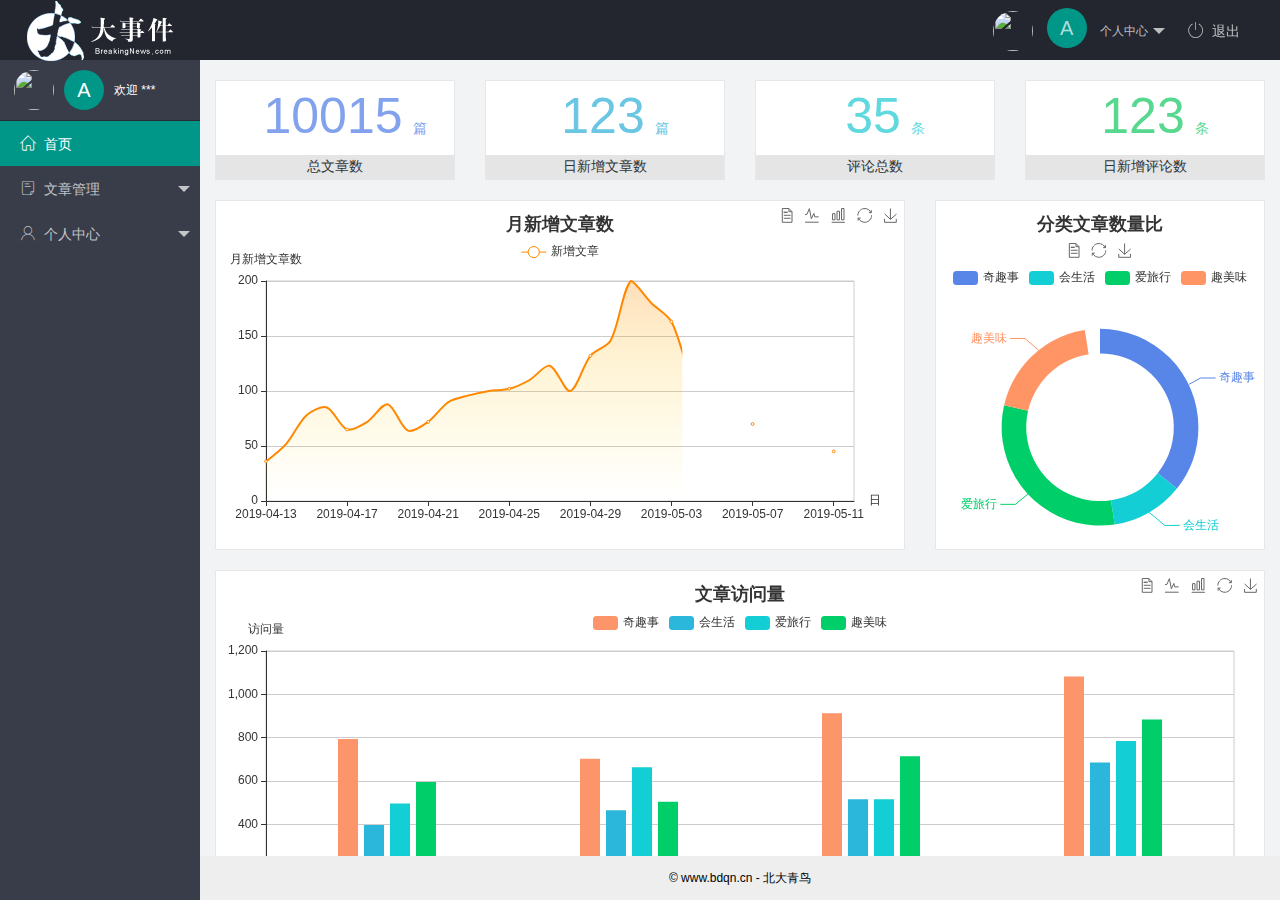
==== commit 964e2cb9: "完成个人中心功能的开发" ====
--- a/index.html
+++ b/index.html
@@ -27,9 +27,9 @@
                         <span class="text-avatar">A</span> 个人中心
                     </a>
                     <dl class="layui-nav-child">
-                        <dd><a href="">基本资料</a></dd>
-                        <dd><a href="">更换头像</a></dd>
-                        <dd><a href="">重置密码</a></dd>
+                        <dd><a href="./user/user_info.html" target="fm">基本资料</a></dd>
+                        <dd><a href="./user/user_avatar.html" target="fm">更换头像</a></dd>
+                        <dd><a href="./user/user_pwd.html" target="fm">重置密码</a></dd>
                     </dl>
                 </li>
                 <li class="layui-nav-item">
@@ -68,13 +68,17 @@
                         <a href="javascript:;"><span class="iconfont icon-user"></span>个人中心</a>
                         <dl class="layui-nav-child">
                             <dd>
-                                <a href="javascript:;"><i class="layui-icon layui-icon-app"></i>基本资料</a>
+                                <a href="./user/user_info.html" target="fm"><i
+                                        class="layui-icon layui-icon-app"></i>基本资料</a>
                             </dd>
                             <dd>
-                                <a href="javascript:;"><i class="layui-icon layui-icon-app"></i>更换头像</a>
+                                <a href="./user/user_avatar.html" target='fm'><i
+                                        class="layui-icon layui-icon-app"></i>更换头像</a>
                             </dd>
                             <dd>
-                                <a href="javascript:;"><i class="layui-icon layui-icon-app"></i>重置密码</a>
+                                <a href="./user/user_pwd.html" target="fm"> <i
+                                        class="layui-icon layui-icon-app"></i>重置密码
+                                </a>
                             </dd>
                         </dl>
                     </li>
--- a/assets/css/index.css
+++ b/assets/css/index.css
@@ -26,11 +26,12 @@
 }
 
 .userinfo{
-  padding-left: 40px;
+  padding-left: 14px;
   height: 60px;
   font-size: 12px;
   display: flex;
   align-items: center;
+  justify-content: flex-start;
 }
 
 .layui-side-scroll .userinfo{
